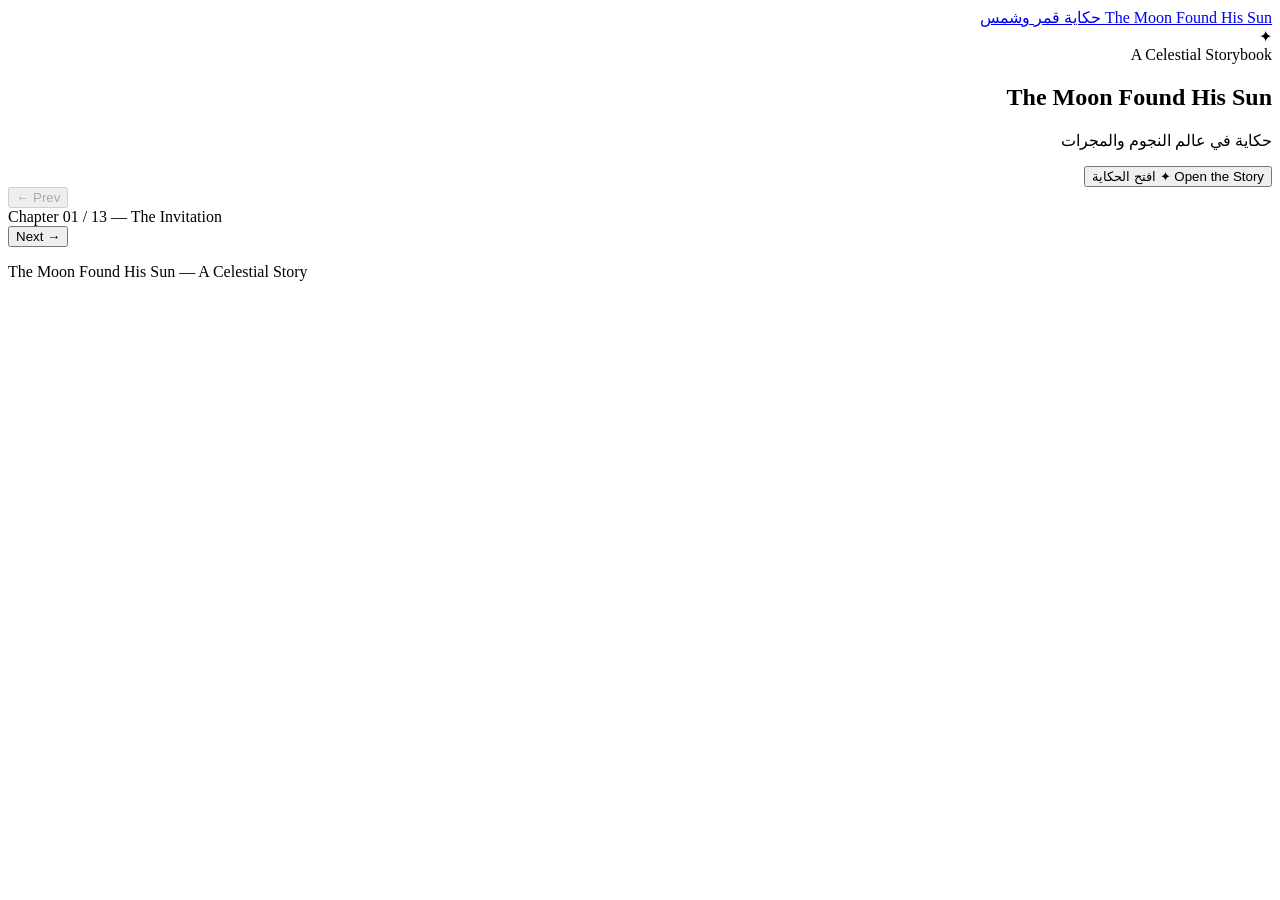
==== index.html @ 0490b7a3 "Add files via upload" ====
<!DOCTYPE html>
<html lang="ar" dir="rtl">
<head>
  <meta charset="UTF-8">
  <meta name="viewport" content="width=device-width, initial-scale=1.0">
  <meta http-equiv="X-UA-Compatible" content="ie=edge">

  <title>The Moon Found His Sun</title>
  <meta name="description" content="The Moon Found His Sun — An illustrated celestial storybook experience.">
  <meta name="theme-color" content="#10142B">

  <!-- Open Graph / Social Meta -->
  <meta property="og:title" content="The Moon Found His Sun">
  <meta property="og:description" content="A personal, illustrated celestial storybook.">
  <meta property="og:type" content="website">

  <!-- Favicon (Relative Path for GitHub Pages Compatibility) -->
  <link rel="icon" type="image/svg+xml" href="assets/icons/favicon.svg">

  <!-- Stylesheets -->
  <link rel="stylesheet" href="css/reset.css">
  <link rel="stylesheet" href="css/variables.css">
  <link rel="stylesheet" href="css/typography.css">
  <link rel="stylesheet" href="css/layout.css">
  <link rel="stylesheet" href="css/animations.css">
  <link rel="stylesheet" href="css/chapters.css">
  <link rel="stylesheet" href="css/responsive.css">
</head>
<body data-active-chapter="1">
  <!-- Layered Celestial Atmosphere & Subtle Paper Grain -->
  <div class="celestial-background" aria-hidden="true">
    <div class="ambient-sky-gradient"></div>
    <div class="ambient-stars ambient-stars--deep"></div>
    <div class="ambient-stars ambient-stars--mid"></div>
    <div class="paper-grain-overlay"></div>
  </div>

  <!-- Primary Application Shell -->
  <div class="app-container">
    <!-- Top Editorial Header Landmark -->
    <header class="site-header" role="banner">
      <div class="site-header__container">
        <a href="#opening-hero" class="site-header__brand" aria-label="The Moon Found His Sun — Return to opening">
          <span class="site-header__title">The Moon Found His Sun</span>
          <span class="site-header__subtitle" lang="ar" dir="rtl">حكاية قمر وشمس</span>
        </a>
        <div class="site-header__ornament" aria-hidden="true">
          <span class="ornament-star">✦</span>
        </div>
      </div>
    </header>

    <!-- Main Landmark -->
    <main id="story-main" class="story-main" role="main">
      <!-- =============================================================== -->
      <!-- CINEMATIC OPENING EXPERIENCE (Floating Storybook & Butterfly)   -->
      <!-- =============================================================== -->
      <section id="opening-hero" class="opening-hero" aria-labelledby="hero-main-title">
        <div class="opening-hero__inner">
          <div class="opening-hero__header">
            <span class="hero-eyebrow">A Celestial Storybook</span>
            <h1 id="hero-main-title" class="hero-title">The Moon Found His Sun</h1>
            <p class="hero-subtitle-ar" lang="ar" dir="rtl">حكاية في عالم النجوم والمجرات</p>
          </div>

          <!-- Interactive Floating Storybook SVG Mount -->
          <div
            id="opening-book-stage"
            class="opening-book-stage"
            role="button"
            tabindex="0"
            aria-label="Illustrated celestial storybook with a golden butterfly. Activate to open the story."
          ></div>

          <!-- Primary CTA to Open the Book and Enter Chapter 1 -->
          <div class="opening-hero__actions">
            <button
              id="open-story-btn"
              class="open-story-cta"
              type="button"
              aria-expanded="false"
              aria-controls="chapter-mount"
            >
              <span class="open-story-cta__en">Open the Story</span>
              <span class="open-story-cta__divider" aria-hidden="true">✦</span>
              <span class="open-story-cta__ar" lang="ar" dir="rtl">افتح الحكاية</span>
            </button>
          </div>
        </div>
      </section>

      <!-- =============================================================== -->
      <!-- ALL 13 CHAPTER SCENES MOUNT POINT                               -->
      <!-- =============================================================== -->
      <div id="chapter-mount" class="story-journey-container" aria-live="polite">
        <noscript>
          <div class="chapter-narrative-card text-center">
            <h2 class="chapter-header__title">JavaScript Required</h2>
            <p class="story-text" style="text-align: center; direction: ltr;">
              Please enable JavaScript in your browser to experience this illustrated story.
            </p>
          </div>
        </noscript>
      </div>
    </main>

    <!-- ================================================================= -->
    <!-- PERSISTENT CONSTELLATION NAVIGATION BAR                           -->
    <!-- ================================================================= -->
    <nav class="story-navigation" role="navigation" aria-label="Chapter Navigation">
      <!-- Top Progress Line -->
      <div
        id="chapter-progress-bar-track"
        class="chapter-progress-track"
        role="progressbar"
        aria-label="Story reading progress"
        aria-valuemin="1"
        aria-valuemax="13"
        aria-valuenow="1"
      >
        <div id="chapter-progress-bar" class="chapter-progress-bar" style="width: 7.7%;"></div>
      </div>

      <div class="navigation-controls" dir="ltr">
        <button id="prev-chapter-btn" class="nav-btn nav-btn--prev" type="button" aria-label="Previous Chapter" disabled>
          <span class="nav-btn__arrow" aria-hidden="true">&larr;</span>
          <span class="nav-btn__text">Prev</span>
        </button>

        <div class="navigation-center">
          <div id="constellation-dots" class="constellation-dots" role="group" aria-label="Jump to chapter"></div>
          <span id="chapter-indicator" class="chapter-counter" aria-live="off">
            Chapter 01 / 13 — The Invitation
          </span>
        </div>

        <button id="next-chapter-btn" class="nav-btn nav-btn--next" type="button" aria-label="Next Chapter">
          <span class="nav-btn__text">Next</span>
          <span class="nav-btn__arrow" aria-hidden="true">&rarr;</span>
        </button>
      </div>
    </nav>

    <!-- Footer Landmark -->
    <footer class="site-footer" role="contentinfo">
      <p class="site-footer__text" dir="ltr">The Moon Found His Sun &mdash; A Celestial Story</p>
    </footer>
  </div>

  <!-- Application Scripts (Ordered for both file:// and HTTP/HTTPS compatibility) -->
  <script defer src="src/content/story.js"></script>
  <script defer src="js/characters.js"></script>
  <script defer src="js/scenes.js"></script>
  <script defer src="js/animations.js"></script>
  <script defer src="js/accessibility.js"></script>
  <script defer src="js/interactions.js"></script>
  <script defer src="js/navigation.js"></script>
  <script defer src="js/app.js"></script>
</body>
</html>
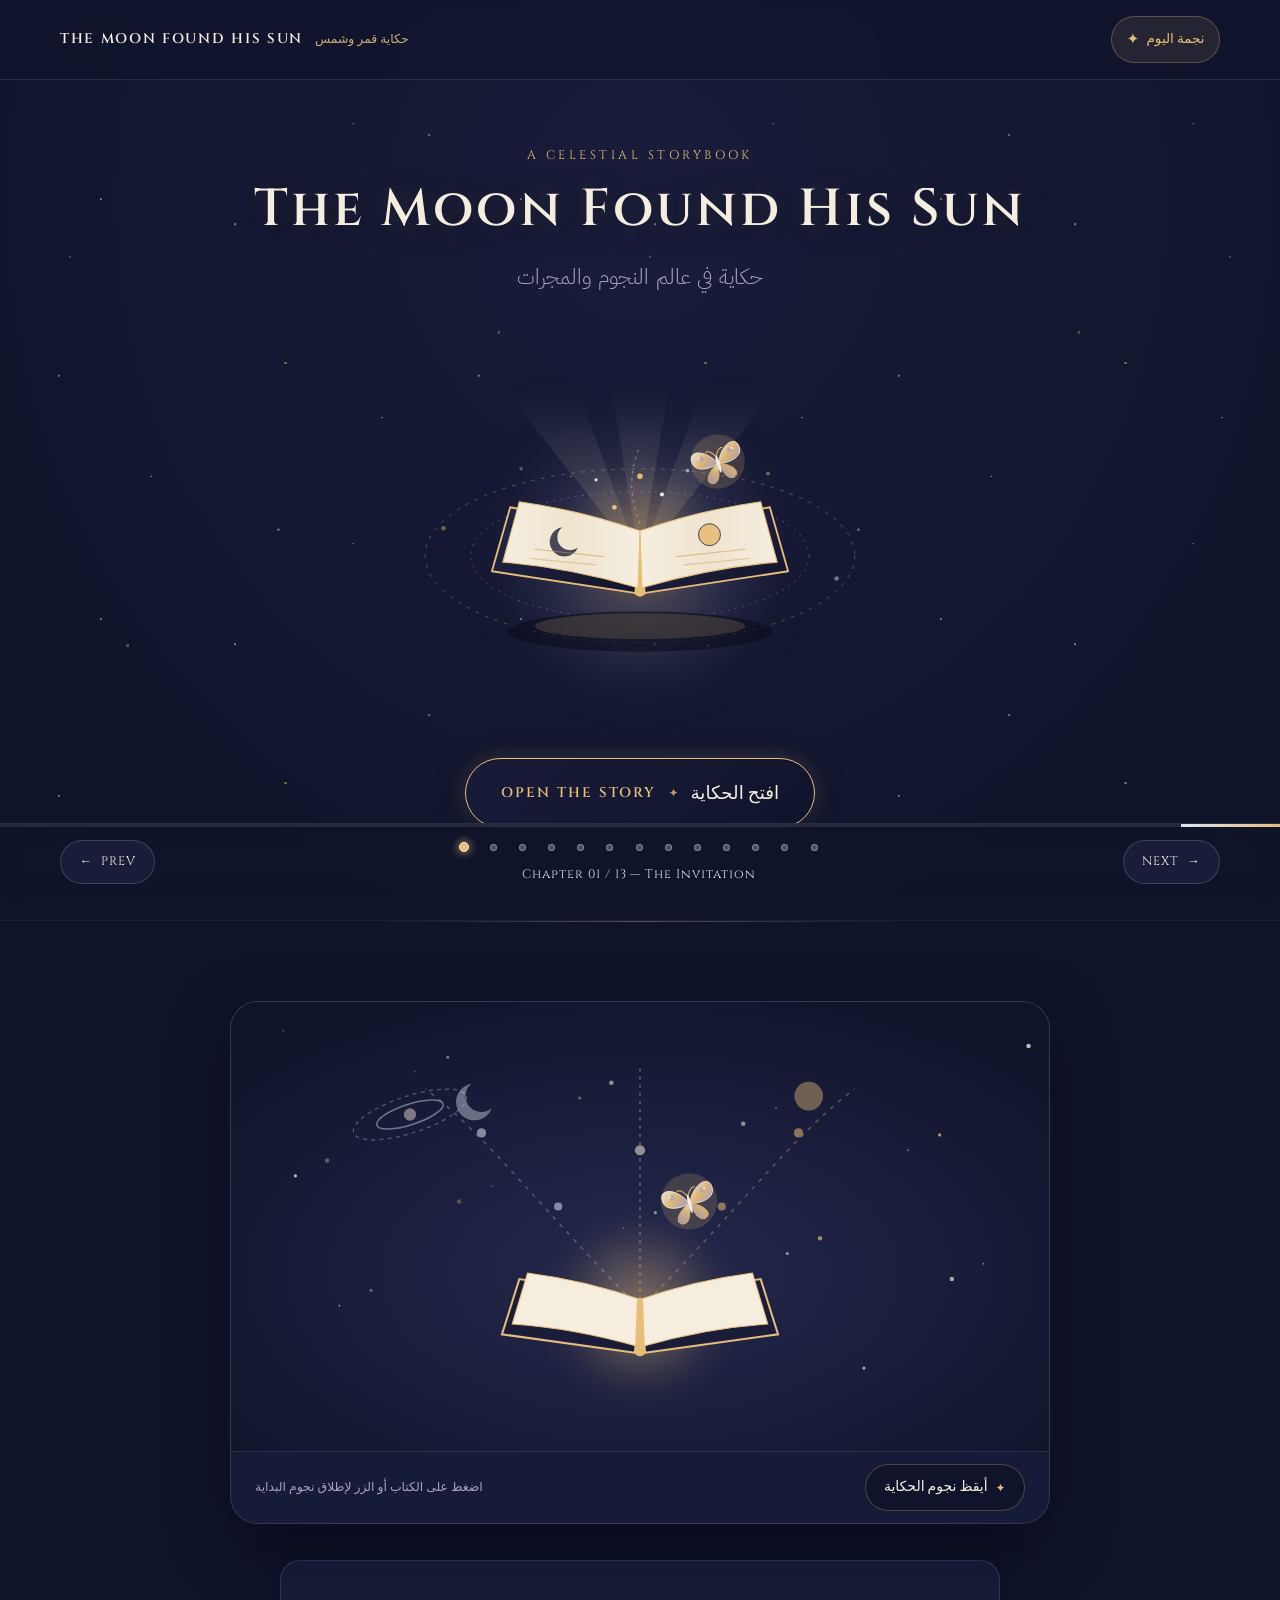
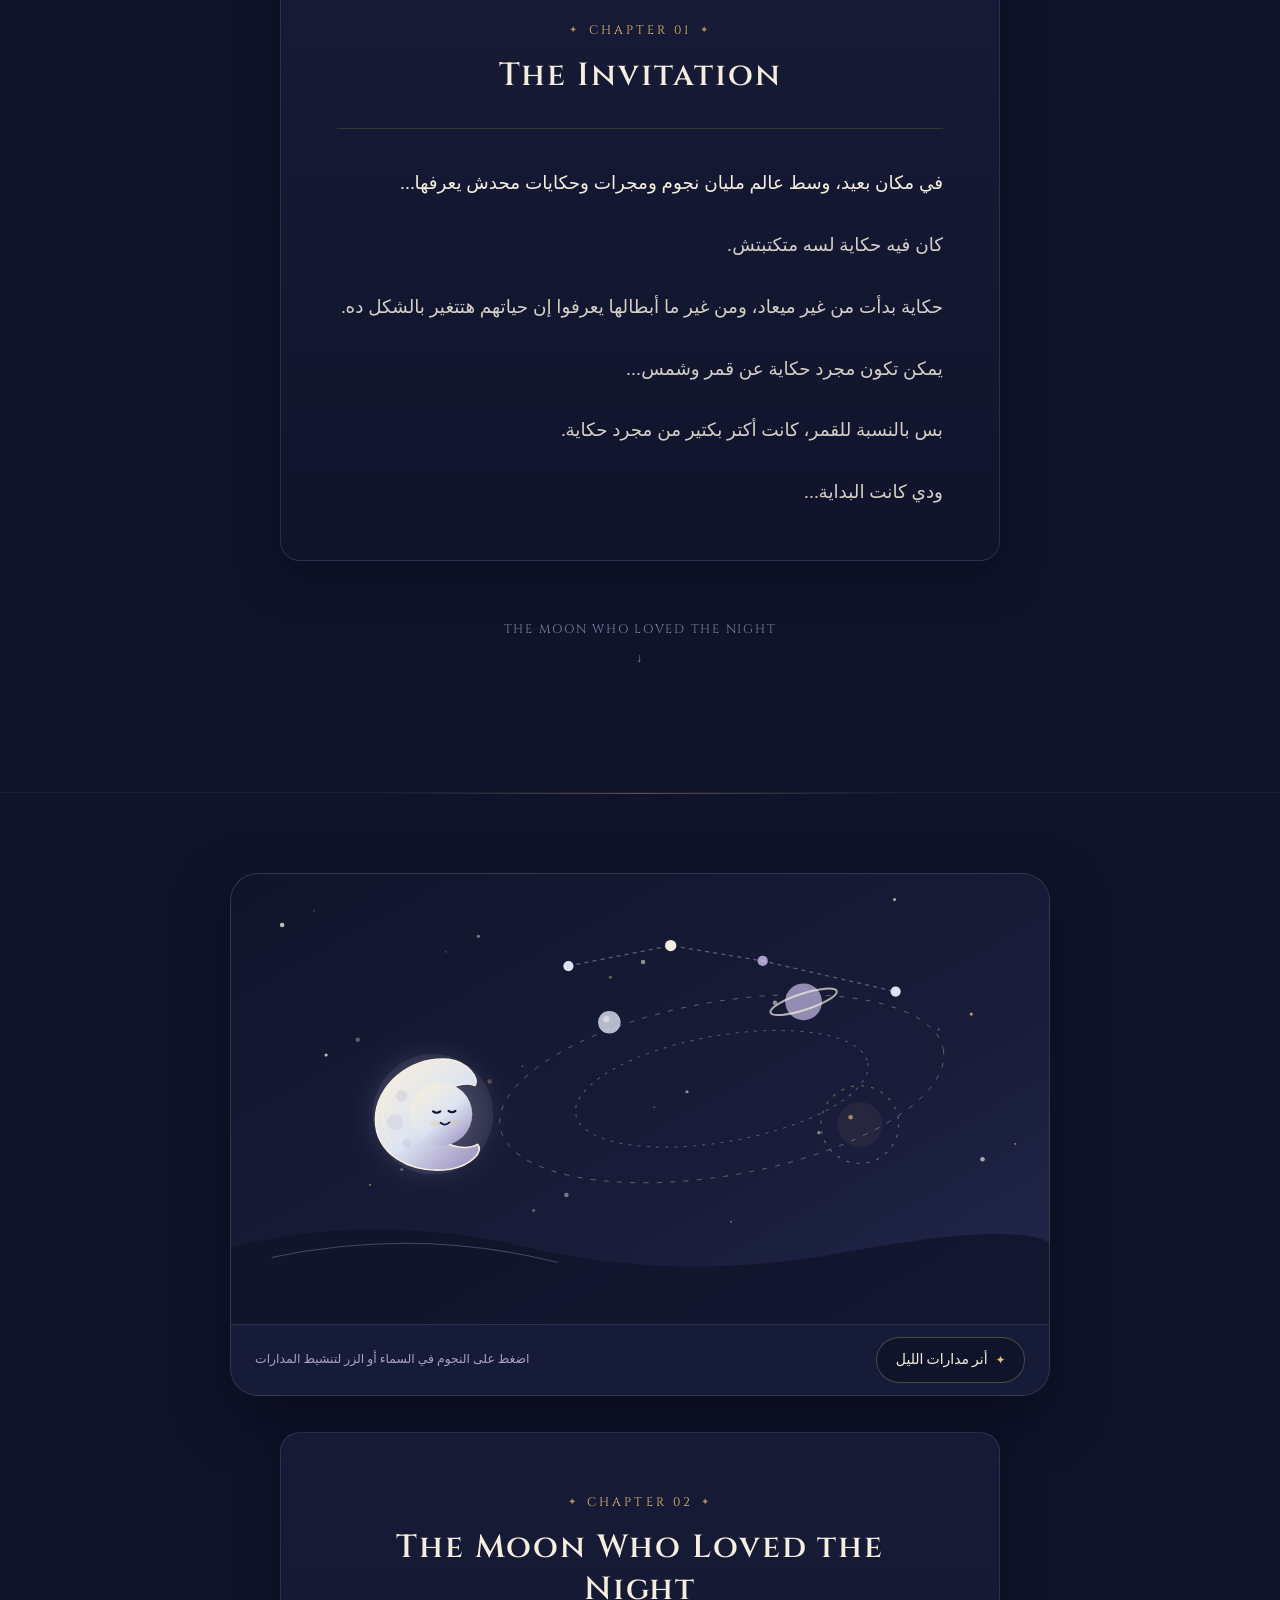
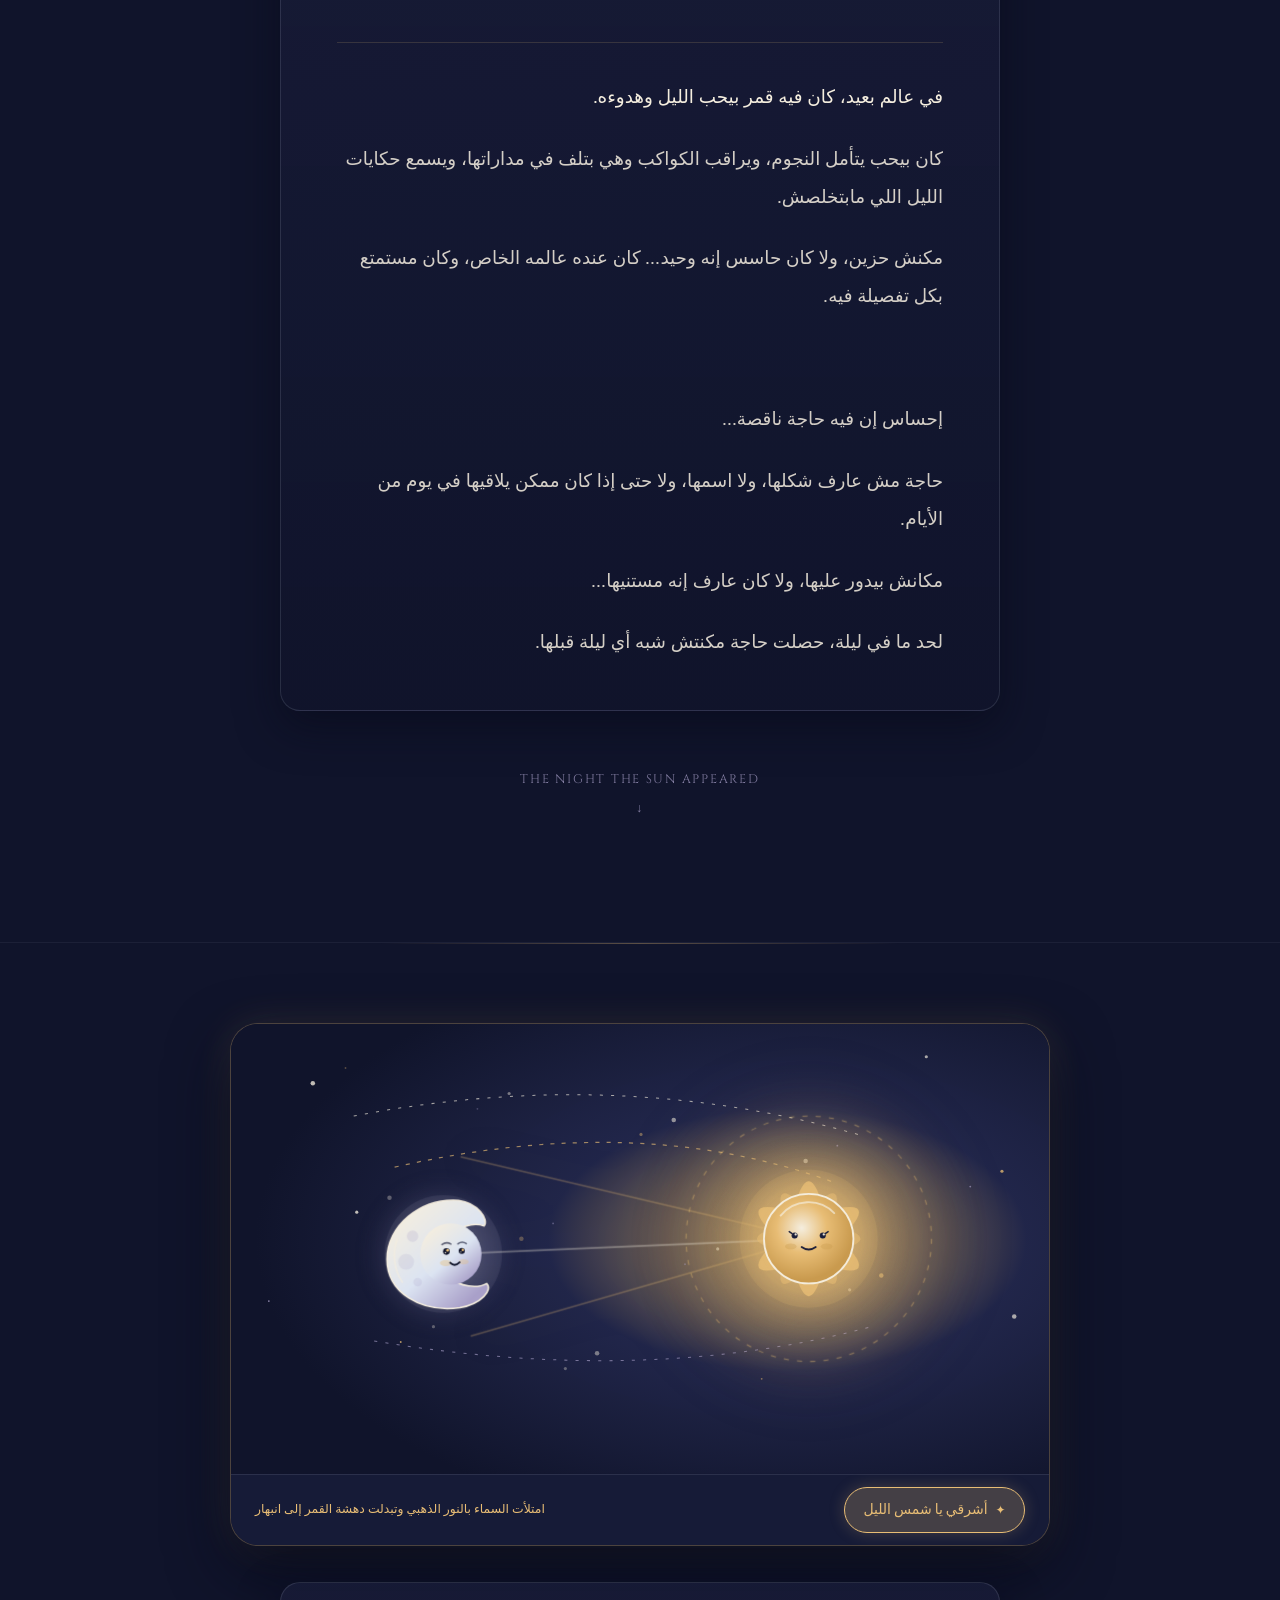
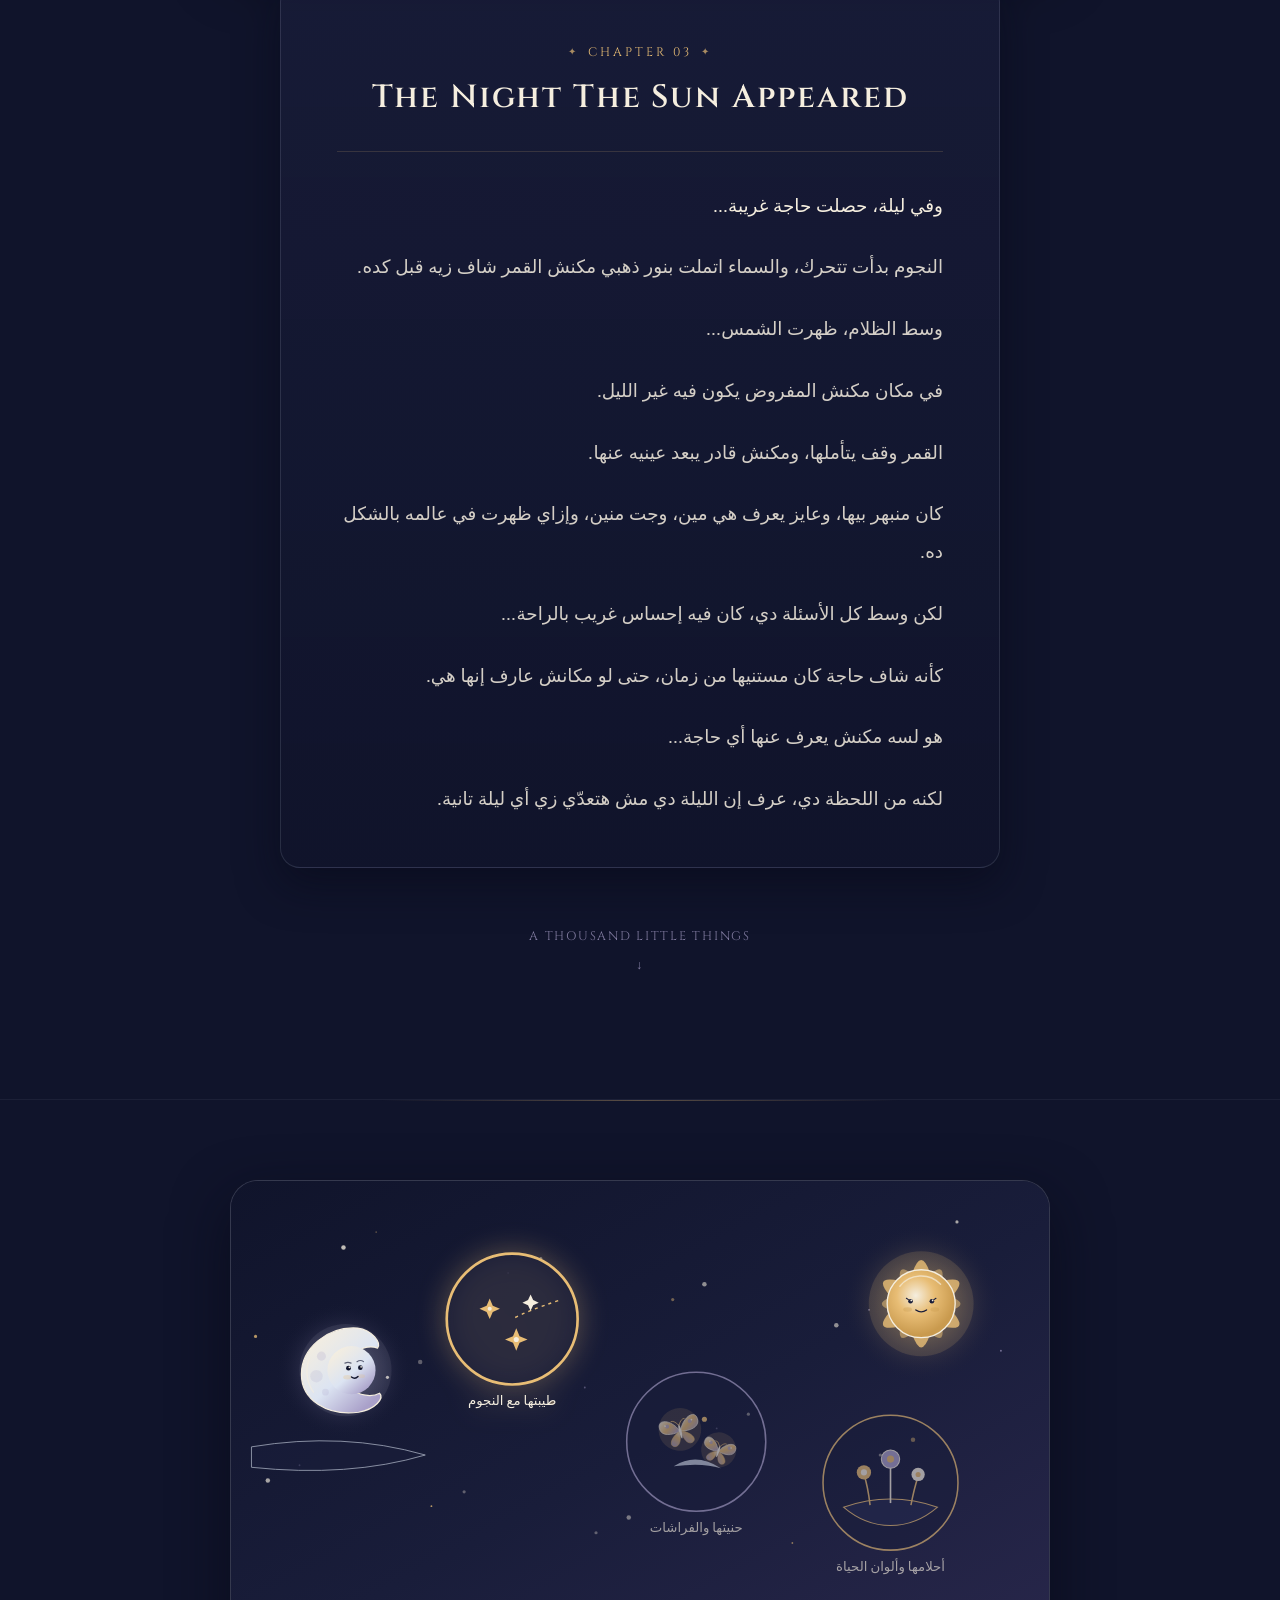
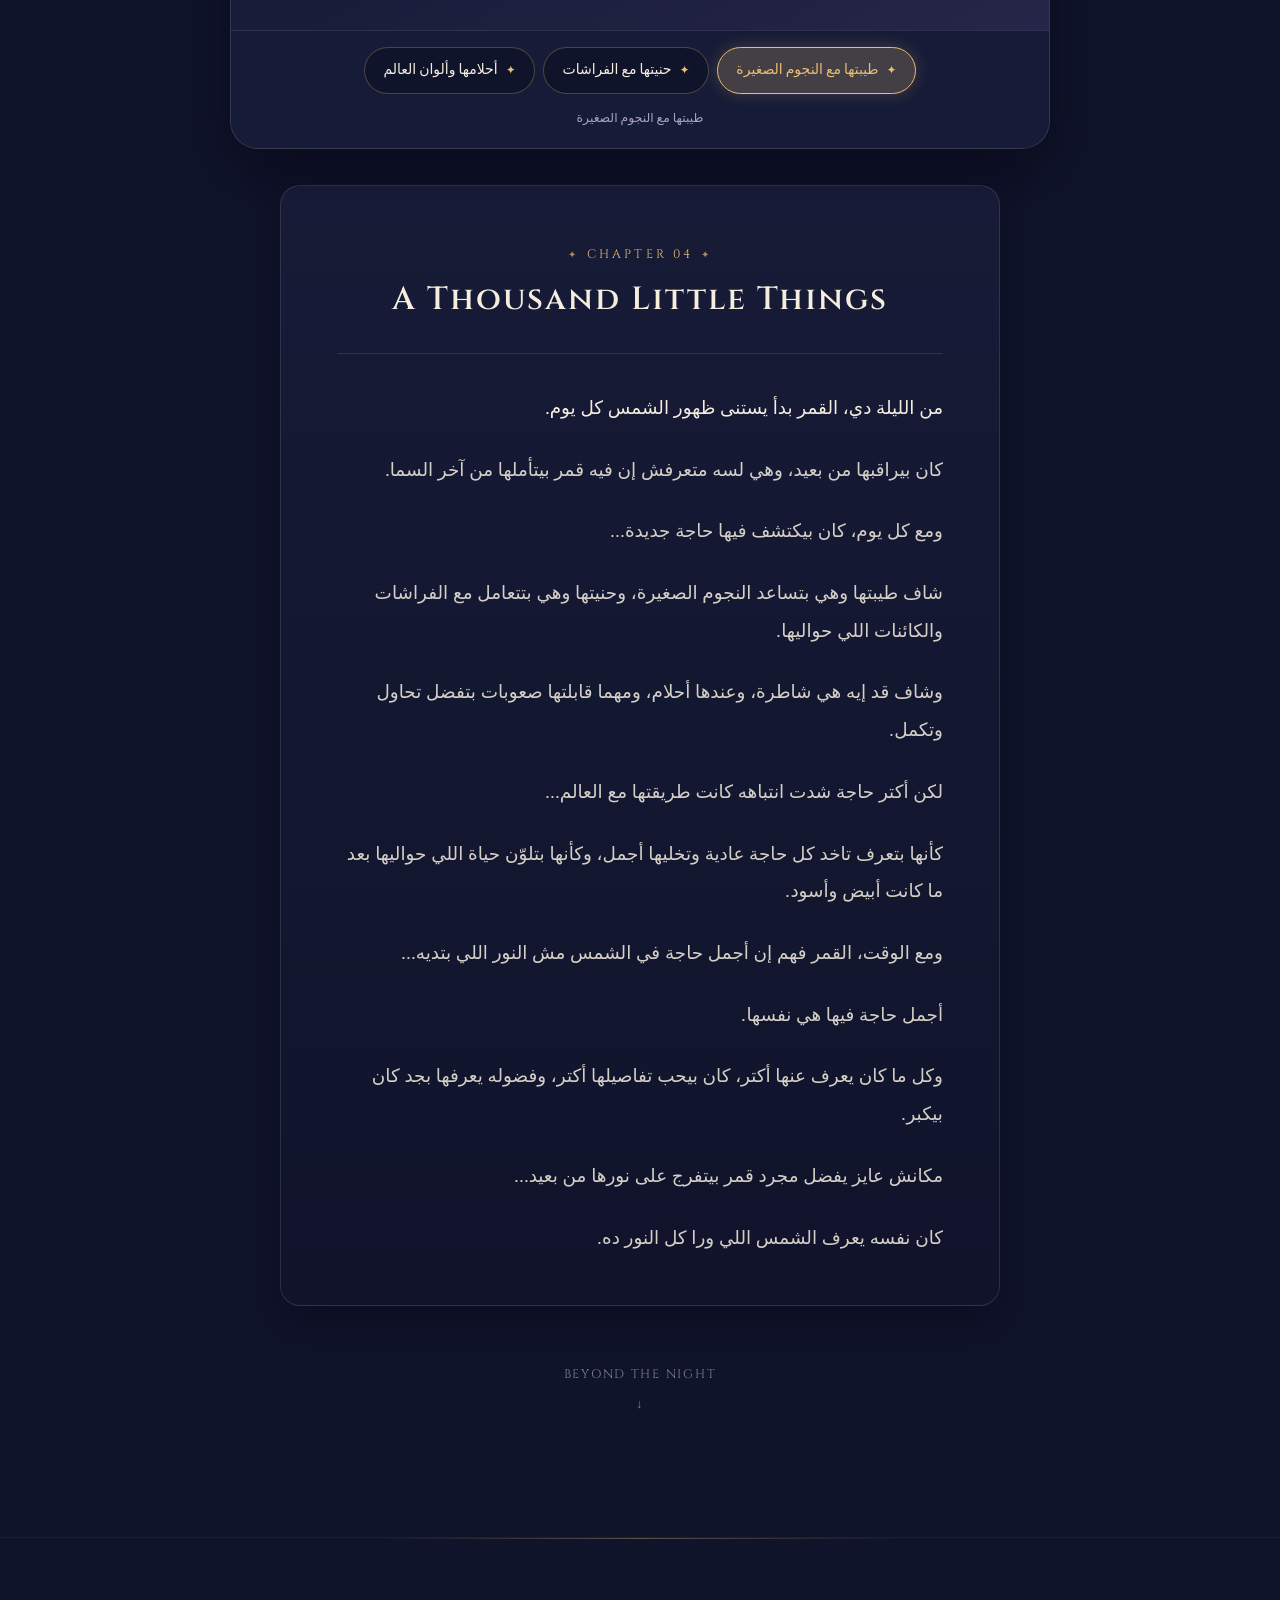
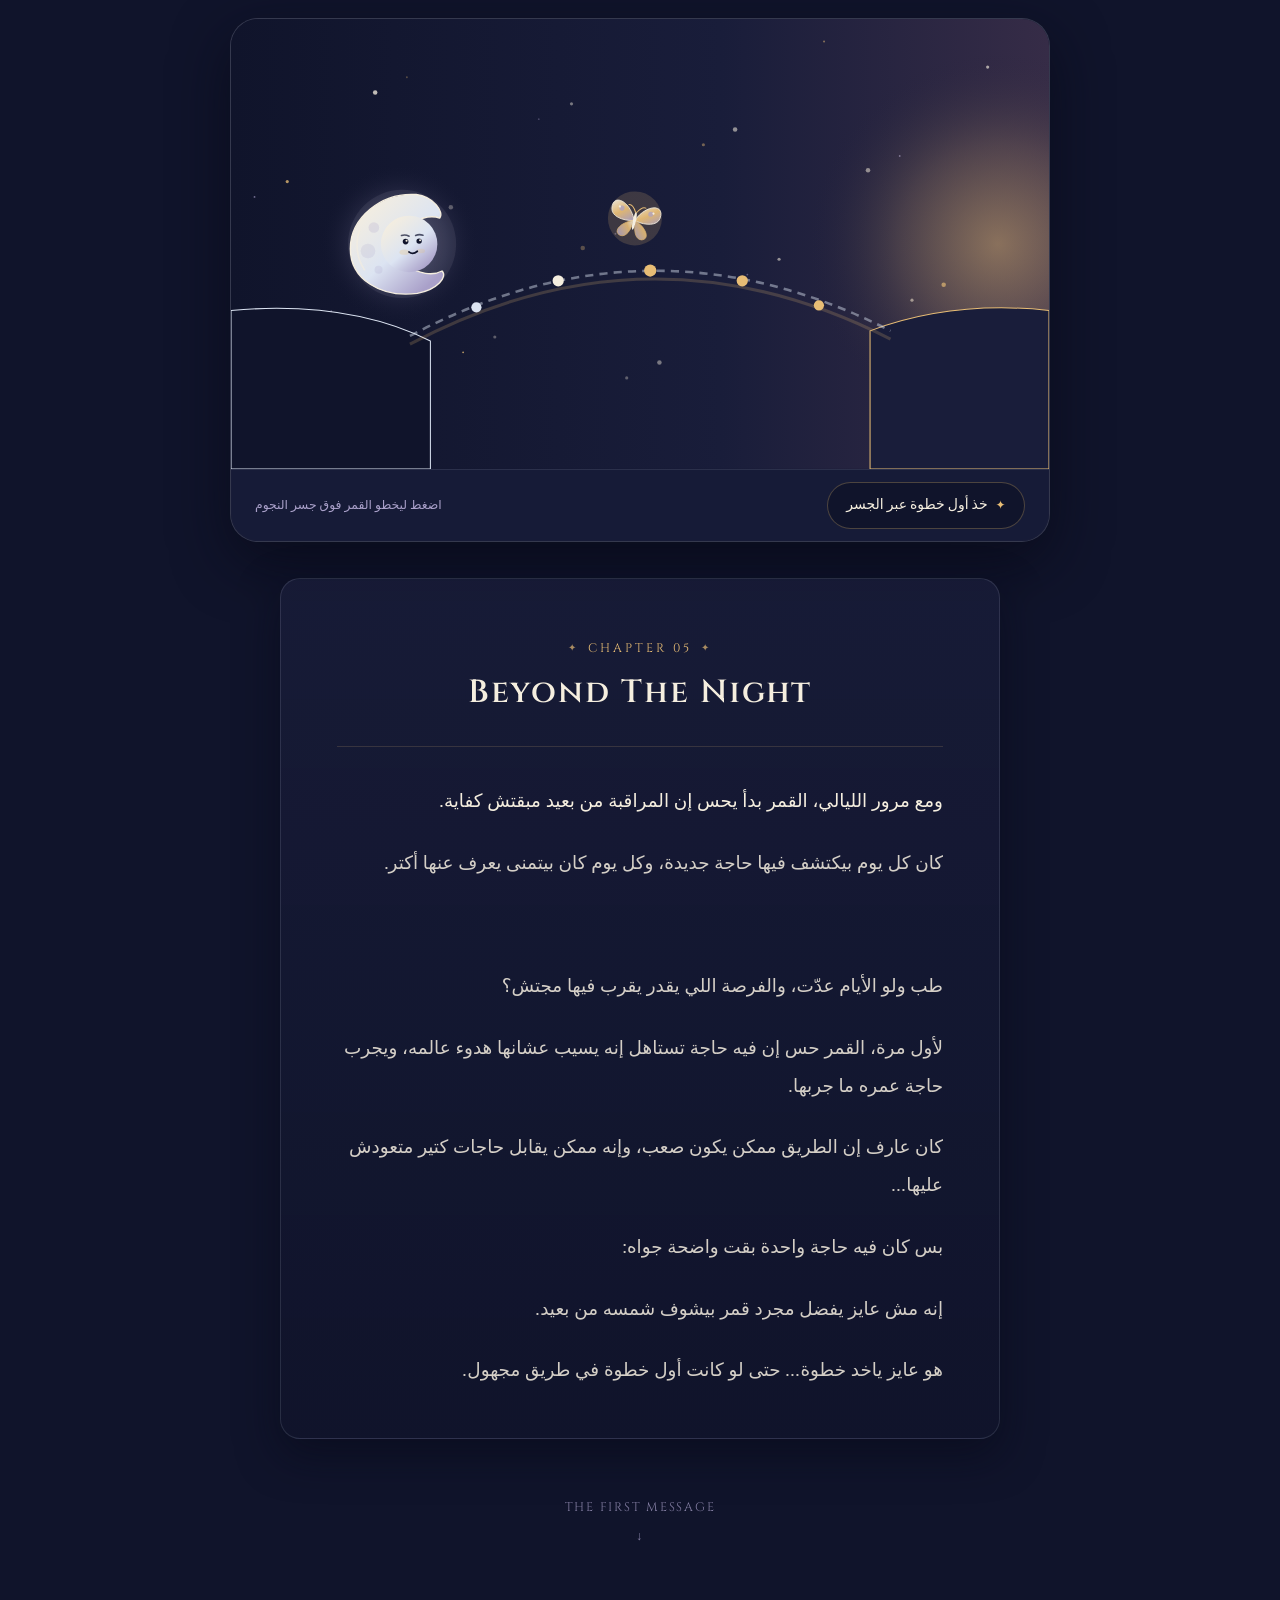
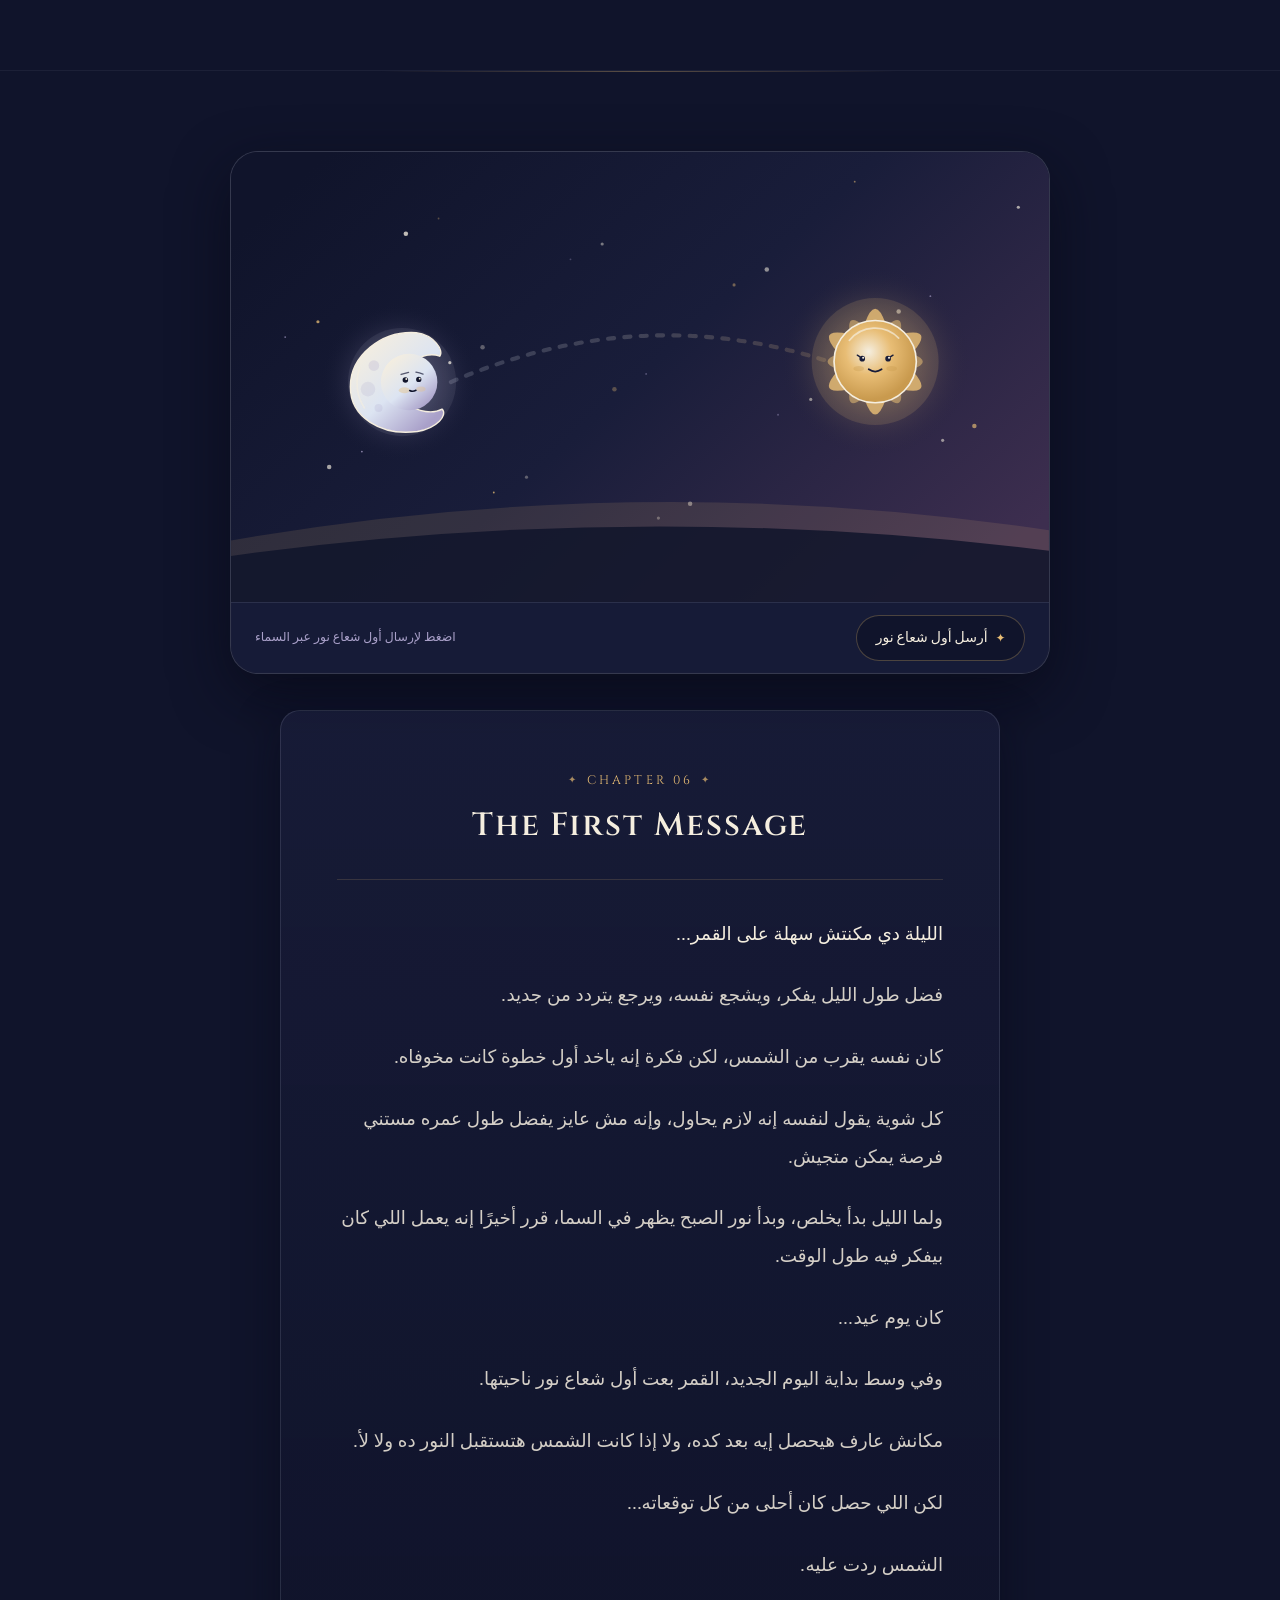
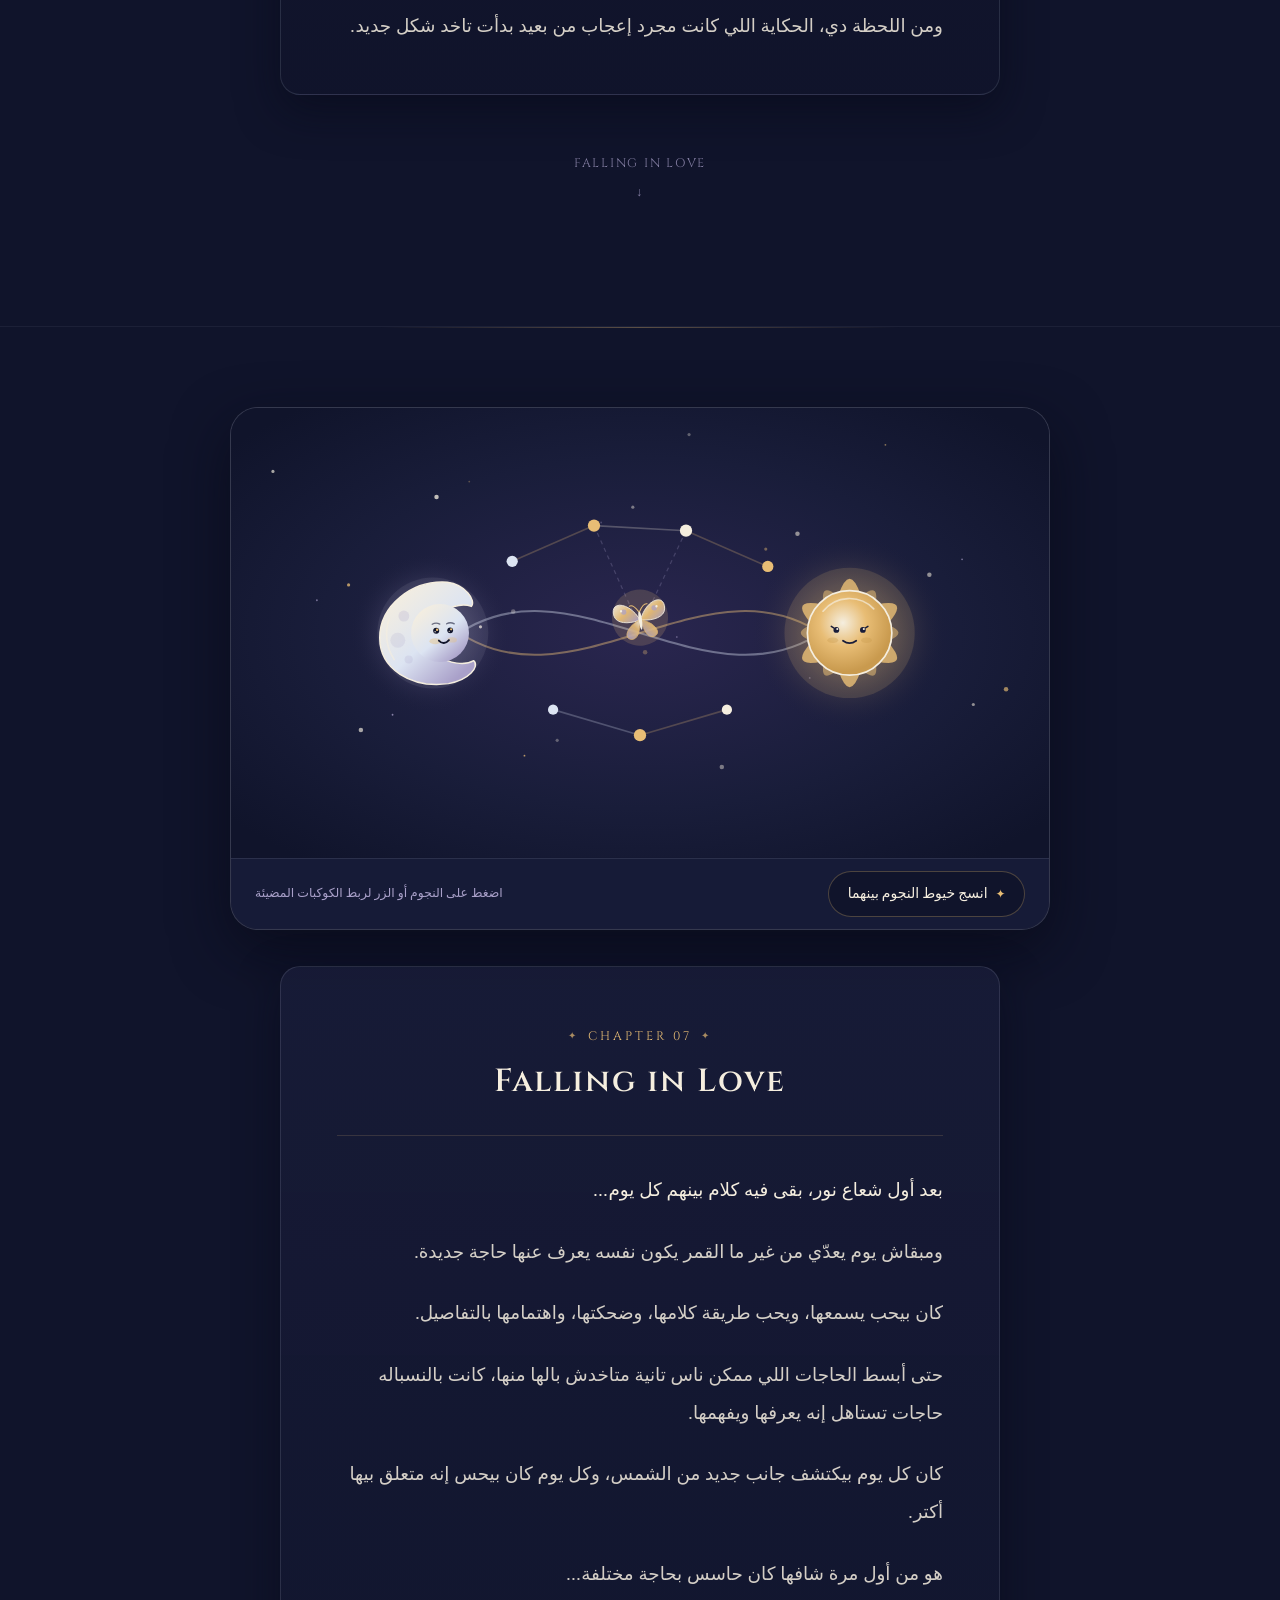
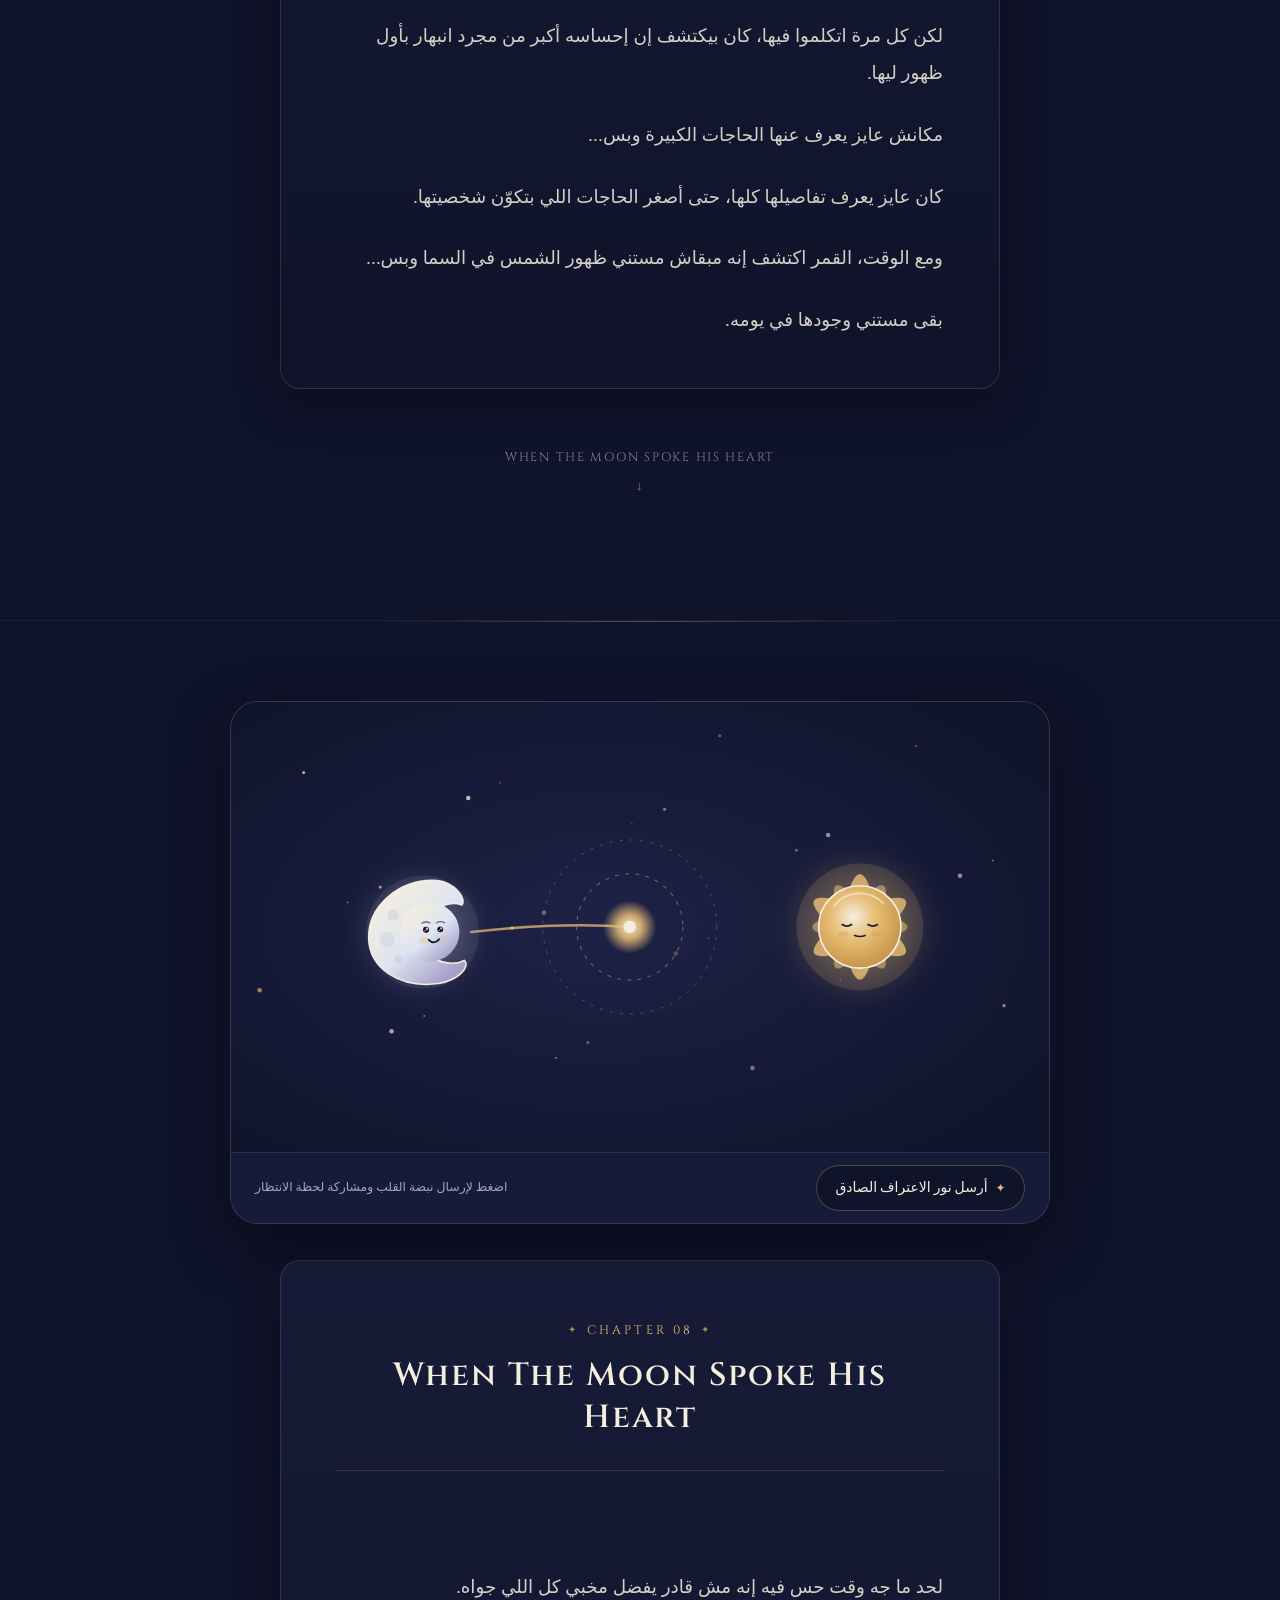
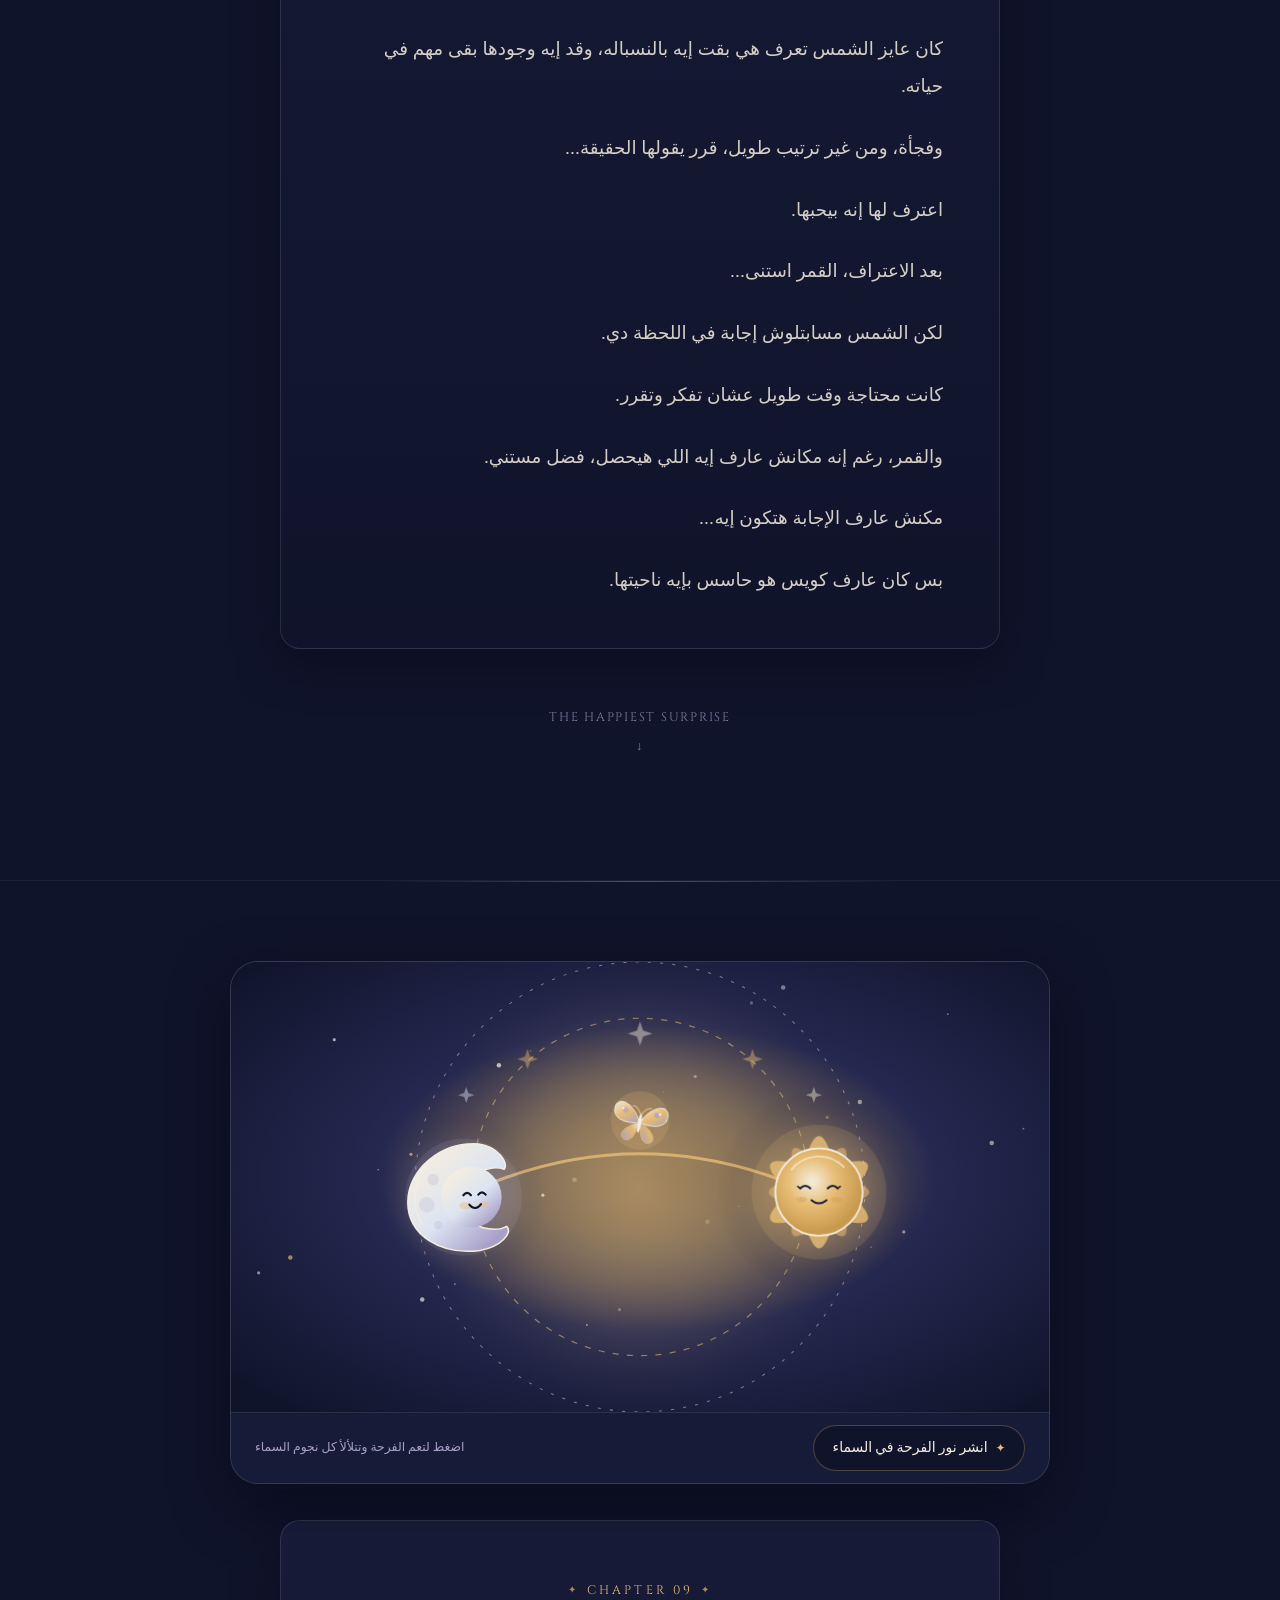
==== commit fe2e7c9a: "Add files via upload" ====
--- a/index.html
+++ b/index.html
@@ -25,6 +25,7 @@
   <link rel="stylesheet" href="css/animations.css">
   <link rel="stylesheet" href="css/chapters.css">
   <link rel="stylesheet" href="css/responsive.css">
+  <link rel="stylesheet" href="css/daily-star.css">
 </head>
 <body data-active-chapter="1">
   <!-- Layered Celestial Atmosphere & Subtle Paper Grain -->
@@ -44,9 +45,11 @@
           <span class="site-header__title">The Moon Found His Sun</span>
           <span class="site-header__subtitle" lang="ar" dir="rtl">حكاية قمر وشمس</span>
         </a>
-        <div class="site-header__ornament" aria-hidden="true">
-          <span class="ornament-star">✦</span>
-        </div>
+        <button type="button" id="daily-star-btn" class="daily-star-trigger" aria-label="نجمة اليوم — رسالة متجددة">
+          <span class="daily-star-trigger__icon" aria-hidden="true">✦</span>
+          <span class="daily-star-trigger__label" lang="ar" dir="rtl">نجمة اليوم</span>
+          <span class="daily-star-trigger__dot" aria-hidden="true"></span>
+        </button>
       </div>
     </header>
 
@@ -147,6 +150,20 @@
     </footer>
   </div>
 
+  <!-- Daily Star Modal (نجمة اليوم) -->
+  <div id="daily-star-modal" class="daily-star-modal" role="dialog" aria-modal="true" aria-labelledby="daily-star-modal-title" aria-hidden="true">
+    <div class="daily-star-dialog">
+      <div class="daily-star-dialog__header">
+        <div class="daily-star-dialog__title-wrap">
+          <span class="daily-star-dialog__eyebrow">Daily Ray of Light</span>
+          <h2 id="daily-star-modal-title" class="daily-star-dialog__title">نجمة اليوم ✦</h2>
+        </div>
+        <button type="button" id="daily-star-close" class="daily-star-close-btn" aria-label="إغلاق">×</button>
+      </div>
+      <div id="daily-star-body"></div>
+    </div>
+  </div>
+
   <!-- Application Scripts (Ordered for both file:// and HTTP/HTTPS compatibility) -->
   <script defer src="src/content/story.js"></script>
   <script defer src="js/characters.js"></script>
@@ -156,5 +173,7 @@
   <script defer src="js/interactions.js"></script>
   <script defer src="js/navigation.js"></script>
   <script defer src="js/app.js"></script>
+  <script defer src="js/supabase-config.js"></script>
+  <script defer src="js/daily-star.js"></script>
 </body>
 </html>
--- a/css/variables.css
+++ b/css/variables.css
@@ -0,0 +1,106 @@
+/**
+ * variables.css - Design Tokens & Custom Properties
+ * Controlled Celestial Palette for "The Moon Found His Sun"
+ */
+
+:root {
+  /* Core Controlled Celestial Palette */
+  --color-midnight-navy: #10142B;
+  --color-dark-indigo: #191D3A;
+  --color-warm-gold: #E8BD75;
+  --color-soft-ivory: #F5EEDF;
+  --color-muted-lavender: #A9A0C9;
+  --color-soft-moonlight: #DCE4F2;
+
+  /* Derived Subtle Shades */
+  --color-navy-deepest: #0B0E1F;
+  --color-indigo-soft: #23284D;
+  --color-indigo-mist: rgba(25, 29, 58, 0.78);
+  --color-navy-glass: rgba(16, 20, 43, 0.84);
+
+  --color-gold-light: #F2D59B;
+  --color-gold-deep: #C99A4E;
+  --color-gold-glow: rgba(232, 189, 117, 0.25);
+  --color-gold-subtle: rgba(232, 189, 117, 0.12);
+  --color-gold-border: rgba(232, 189, 117, 0.28);
+
+  --color-moon-glow: rgba(220, 228, 242, 0.22);
+  --color-moon-subtle: rgba(220, 228, 242, 0.1);
+  --color-moon-border: rgba(220, 228, 242, 0.18);
+
+  --color-lavender-glow: rgba(169, 160, 201, 0.2);
+  --color-lavender-muted: rgba(169, 160, 201, 0.65);
+
+  --color-ivory-muted: rgba(245, 238, 223, 0.86);
+  --color-ivory-dim: rgba(245, 238, 223, 0.6);
+
+  /* Semantic Text & Surface Tokens */
+  --color-bg-primary: var(--color-midnight-navy);
+  --color-bg-secondary: var(--color-dark-indigo);
+  --color-text-primary: var(--color-soft-ivory);
+  --color-text-secondary: var(--color-soft-moonlight);
+  --color-text-muted: var(--color-muted-lavender);
+  --color-accent-gold: var(--color-warm-gold);
+  --color-accent-moon: var(--color-soft-moonlight);
+  --color-border-subtle: rgba(220, 228, 242, 0.12);
+
+  /* Typography Stacks */
+  --font-arabic: 'IBM Plex Sans Arabic', 'Alexandria', 'Noto Sans Arabic', system-ui, -apple-system, sans-serif;
+  --font-latin: 'Cinzel', 'Georgia', 'Times New Roman', serif;
+  --font-sans: 'IBM Plex Sans Arabic', system-ui, -apple-system, sans-serif;
+
+  /* Fluid & Responsive Font Scale */
+  --font-size-xs: 0.775rem;
+  --font-size-sm: 0.875rem;
+  --font-size-base: 1.15rem;
+  --font-size-lg: 1.3rem;
+  --font-size-xl: 1.55rem;
+  --font-size-2xl: 2rem;
+  --font-size-3xl: 2.5rem;
+  --font-size-4xl: 3.25rem;
+
+  /* Line Heights */
+  --line-height-tight: 1.3;
+  --line-height-normal: 1.65;
+  --line-height-relaxed: 2.05;
+  --line-height-letter: 2.2;
+
+  /* Spacing Scale */
+  --space-2xs: 0.25rem;
+  --space-xs: 0.5rem;
+  --space-sm: 0.75rem;
+  --space-md: 1rem;
+  --space-lg: 1.5rem;
+  --space-xl: 2.25rem;
+  --space-2xl: 3.25rem;
+  --space-3xl: 5rem;
+  --space-4xl: 7rem;
+
+  /* Motion & Animation Timings */
+  --ease-out-quart: cubic-bezier(0.25, 1, 0.5, 1);
+  --ease-in-out-sine: cubic-bezier(0.37, 0, 0.63, 1);
+  --ease-celestial: cubic-bezier(0.22, 1, 0.36, 1);
+  --transition-fast: 200ms var(--ease-out-quart);
+  --transition-normal: 400ms var(--ease-out-quart);
+  --transition-slow: 800ms var(--ease-celestial);
+  --transition-scene: 1200ms var(--ease-celestial);
+
+  /* Layout & Containers */
+  --container-narrative: 720px;
+  --container-scene: 920px;
+  --container-wide: 1160px;
+  --radius-sm: 6px;
+  --radius-md: 12px;
+  --radius-lg: 20px;
+  --radius-xl: 28px;
+  --radius-full: 9999px;
+
+  /* Z-Index Hierarchy */
+  --z-sky: 0;
+  --z-stars: 1;
+  --z-texture: 2;
+  --z-content: 10;
+  --z-header: 40;
+  --z-navigation: 50;
+  --z-modal: 100;
+}
--- a/css/typography.css
+++ b/css/typography.css
@@ -0,0 +1,235 @@
+/**
+ * typography.css - Bilingual Editorial & Storybook Typography
+ * Local @font-face declarations + RTL Egyptian Arabic & LTR English rules
+ */
+
+/* Local Font Declarations: Cinzel (Latin Headings) */
+@font-face {
+  font-family: 'Cinzel';
+  font-style: normal;
+  font-weight: 400 700;
+  font-display: swap;
+  src: url('../assets/fonts/cinzel-latin.woff2') format('woff2');
+}
+
+/* Local Font Declarations: IBM Plex Sans Arabic */
+@font-face {
+  font-family: 'IBM Plex Sans Arabic';
+  font-style: normal;
+  font-weight: 300;
+  font-display: swap;
+  src: url('../assets/fonts/ibm-plex-sans-arabic-300.woff2') format('woff2');
+  unicode-range: U+0600-06FF, U+0750-077F, U+0870-0891, U+0897-08E1, U+08E3-08FF, U+200C-200E, U+2010-2011, U+204F, U+2E41, U+FB50-FDFF, U+FE70-FEFC;
+}
+
+@font-face {
+  font-family: 'IBM Plex Sans Arabic';
+  font-style: normal;
+  font-weight: 400;
+  font-display: swap;
+  src: url('../assets/fonts/ibm-plex-sans-arabic-400.woff2') format('woff2');
+  unicode-range: U+0600-06FF, U+0750-077F, U+0870-0891, U+0897-08E1, U+08E3-08FF, U+200C-200E, U+2010-2011, U+204F, U+2E41, U+FB50-FDFF, U+FE70-FEFC;
+}
+
+@font-face {
+  font-family: 'IBM Plex Sans Arabic';
+  font-style: normal;
+  font-weight: 500;
+  font-display: swap;
+  src: url('../assets/fonts/ibm-plex-sans-arabic-500.woff2') format('woff2');
+  unicode-range: U+0600-06FF, U+0750-077F, U+0870-0891, U+0897-08E1, U+08E3-08FF, U+200C-200E, U+2010-2011, U+204F, U+2E41, U+FB50-FDFF, U+FE70-FEFC;
+}
+
+@font-face {
+  font-family: 'IBM Plex Sans Arabic';
+  font-style: normal;
+  font-weight: 600;
+  font-display: swap;
+  src: url('../assets/fonts/ibm-plex-sans-arabic-600.woff2') format('woff2');
+  unicode-range: U+0600-06FF, U+0750-077F, U+0870-0891, U+0897-08E1, U+08E3-08FF, U+200C-200E, U+2010-2011, U+204F, U+2E41, U+FB50-FDFF, U+FE70-FEFC;
+}
+
+@font-face {
+  font-family: 'IBM Plex Sans Arabic';
+  font-style: normal;
+  font-weight: 300 600;
+  font-display: swap;
+  src: url('../assets/fonts/ibm-plex-sans-latin-400.woff2') format('woff2');
+  unicode-range: U+0000-00FF, U+0131, U+0152-0153, U+02BB-02BC, U+02C6, U+02DA, U+02DC, U+2000-206F, U+20AC, U+2122, U+2191, U+2193, U+2212, U+2215, U+FEFF, U+FFFD;
+}
+
+/* Base Body Typography */
+body {
+  font-family: var(--font-arabic);
+  font-size: var(--font-size-base);
+  font-weight: 400;
+  color: var(--color-text-primary);
+  line-height: var(--line-height-relaxed);
+  font-feature-settings: "kern" 1, "liga" 1;
+}
+
+/* English / Latin Titles & Display Elements */
+.latin-heading,
+.hero-title,
+.chapter-header__title,
+.site-header__title,
+.letter-salutation {
+  font-family: var(--font-latin);
+  direction: ltr;
+  unicode-bidi: isolate;
+  letter-spacing: 0.06em;
+  font-weight: 600;
+}
+
+/* Hero / Opening Title */
+.hero-eyebrow {
+  font-family: var(--font-latin);
+  direction: ltr;
+  font-size: var(--font-size-xs);
+  letter-spacing: 0.28em;
+  text-transform: uppercase;
+  color: var(--color-warm-gold);
+  display: block;
+  margin-bottom: var(--space-xs);
+}
+
+.hero-title {
+  font-size: var(--font-size-4xl);
+  color: var(--color-soft-ivory);
+  line-height: var(--line-height-tight);
+  text-shadow: 0 4px 24px rgba(16, 20, 43, 0.85), 0 0 32px rgba(232, 189, 117, 0.18);
+  margin-bottom: var(--space-sm);
+}
+
+.hero-subtitle-ar {
+  font-family: var(--font-arabic);
+  direction: rtl;
+  font-size: var(--font-size-lg);
+  font-weight: 300;
+  color: var(--color-muted-lavender);
+  margin-bottom: var(--space-xl);
+}
+
+/* Chapter Header Typography */
+.chapter-header__number {
+  font-family: var(--font-latin);
+  font-size: var(--font-size-xs);
+  letter-spacing: 0.25em;
+  text-transform: uppercase;
+  color: var(--color-warm-gold);
+  direction: ltr;
+  unicode-bidi: isolate;
+  display: inline-flex;
+  align-items: center;
+  gap: var(--space-xs);
+}
+
+.chapter-header__number::before,
+.chapter-header__number::after {
+  content: "✦";
+  font-size: 0.65rem;
+  opacity: 0.7;
+}
+
+.chapter-header__title {
+  font-size: var(--font-size-2xl);
+  color: var(--color-soft-ivory);
+  margin-top: var(--space-xs);
+  margin-bottom: var(--space-md);
+  line-height: 1.3;
+  text-align: center;
+}
+
+/* Arabic Narrative Text (Strictly RTL) */
+.story-text,
+.chapter-body,
+.narrative-paragraph {
+  direction: rtl;
+  text-align: right;
+  font-family: var(--font-arabic);
+  font-size: var(--font-size-base);
+  line-height: var(--line-height-relaxed);
+  color: var(--color-soft-ivory);
+  letter-spacing: 0;
+  word-spacing: 0.04em;
+}
+
+.narrative-paragraph {
+  margin-bottom: var(--space-lg);
+  max-width: 62ch;
+  margin-inline: auto;
+  color: var(--color-ivory-muted);
+}
+
+.narrative-paragraph:first-of-type {
+  color: var(--color-soft-ivory);
+  font-weight: 500;
+}
+
+.narrative-paragraph:last-child {
+  margin-bottom: 0;
+}
+
+/* Chapter 13 Personal Letter Typography */
+.chapter-section--climax .letter-salutation {
+  font-family: var(--font-latin);
+  font-size: var(--font-size-2xl);
+  color: var(--color-warm-gold);
+  direction: ltr;
+  text-align: center;
+  margin: var(--space-md) 0 var(--space-xl);
+  font-weight: 600;
+  letter-spacing: 0.04em;
+  text-shadow: 0 0 24px rgba(232, 189, 117, 0.28);
+}
+
+.chapter-section--climax .narrative-paragraph {
+  font-size: var(--font-size-lg);
+  line-height: var(--line-height-letter);
+  color: var(--color-soft-ivory);
+  margin-bottom: var(--space-xl);
+  text-align: right;
+  direction: rtl;
+}
+
+.chapter-section--climax .narrative-paragraph:first-of-type {
+  font-size: var(--font-size-xl);
+  color: var(--color-warm-gold);
+  font-weight: 600;
+}
+
+.chapter-section--climax .narrative-paragraph:last-of-type {
+  font-size: var(--font-size-xl);
+  color: var(--color-warm-gold);
+  font-weight: 500;
+  text-align: center;
+  padding-top: var(--space-md);
+  border-top: 1px solid var(--color-gold-border);
+}
+
+/* Directional & Alignment Helpers */
+.text-center {
+  text-align: center;
+}
+
+.text-rtl {
+  direction: rtl;
+  text-align: right;
+}
+
+.text-ltr {
+  direction: ltr;
+  text-align: left;
+}
+
+.sr-only {
+  position: absolute;
+  width: 1px;
+  height: 1px;
+  padding: 0;
+  margin: -1px;
+  overflow: hidden;
+  clip: rect(0, 0, 0, 0);
+  white-space: nowrap;
+  border: 0;
+}
--- a/css/layout.css
+++ b/css/layout.css
@@ -0,0 +1,425 @@
+/**
+ * layout.css - Global Shell, Celestial Atmosphere, Opening Stage & Navigation
+ * Uses the controlled palette: #10142B, #191D3A, #E8BD75, #F5EEDF, #A9A0C9, #DCE4F2
+ */
+
+html {
+  scroll-behavior: smooth;
+  background-color: var(--color-midnight-navy);
+}
+
+body {
+  background-color: var(--color-midnight-navy);
+  display: flex;
+  flex-direction: column;
+  min-height: 100vh;
+  overflow-x: hidden;
+  position: relative;
+}
+
+/* Accessible Focus States Across All Interactive Elements */
+:focus-visible {
+  outline: 2px solid var(--color-warm-gold);
+  outline-offset: 3px;
+}
+
+/* =========================================================================
+   LAYERED CELESTIAL BACKGROUND & ATMOSPHERE
+   ========================================================================= */
+.celestial-background {
+  position: fixed;
+  inset: 0;
+  z-index: var(--z-sky);
+  pointer-events: none;
+  overflow: hidden;
+  background-color: var(--color-midnight-navy);
+}
+
+.ambient-sky-gradient {
+  position: absolute;
+  inset: 0;
+  background: radial-gradient(ellipse at 50% 22%, #191D3A 0%, #10142B 78%);
+  transition: background 1.2s ease, opacity 1.2s ease;
+}
+
+/* Dynamic Sky Mood Shifts Per Active Chapter */
+body[data-active-chapter="3"] .ambient-sky-gradient,
+body[data-active-chapter="6"] .ambient-sky-gradient {
+  background: radial-gradient(ellipse at 65% 28%, rgba(232, 189, 117, 0.16) 0%, #191D3A 48%, #10142B 85%);
+}
+
+body[data-active-chapter="7"] .ambient-sky-gradient,
+body[data-active-chapter="9"] .ambient-sky-gradient,
+body[data-active-chapter="11"] .ambient-sky-gradient {
+  background: radial-gradient(ellipse at 50% 30%, rgba(232, 189, 117, 0.18) 0%, #23284D 52%, #10142B 88%);
+}
+
+body[data-active-chapter="10"] .ambient-sky-gradient {
+  background: radial-gradient(ellipse at 50% 35%, rgba(169, 160, 201, 0.12) 0%, #191D3A 55%, #0B0E1F 90%);
+}
+
+body[data-active-chapter="12"] .ambient-sky-gradient,
+body[data-active-chapter="13"] .ambient-sky-gradient {
+  background: radial-gradient(ellipse at 50% 25%, rgba(232, 189, 117, 0.22) 0%, #23284D 50%, #10142B 88%);
+}
+
+/* Subtle Multi-Layer Starfield */
+.ambient-stars {
+  position: absolute;
+  inset: -120px 0;
+  pointer-events: none;
+  will-change: transform;
+}
+
+.ambient-stars--deep {
+  background-image:
+    radial-gradient(1.2px 1.2px at 14% 18%, #F5EEDF 85%, transparent),
+    radial-gradient(1px 1px at 36% 42%, #DCE4F2 80%, transparent),
+    radial-gradient(1.4px 1.4px at 68% 15%, #E8BD75 85%, transparent),
+    radial-gradient(1px 1px at 84% 58%, #A9A0C9 80%, transparent),
+    radial-gradient(1.2px 1.2px at 24% 76%, #DCE4F2 75%, transparent),
+    radial-gradient(1.3px 1.3px at 56% 82%, #F5EEDF 80%, transparent),
+    radial-gradient(1px 1px at 91% 28%, #DCE4F2 75%, transparent);
+  background-size: 420px 420px;
+  opacity: 0.45;
+}
+
+.ambient-stars--mid {
+  background-image:
+    radial-gradient(1.6px 1.6px at 22% 32%, #E8BD75 90%, transparent),
+    radial-gradient(1.4px 1.4px at 74% 44%, #F5EEDF 85%, transparent),
+    radial-gradient(1.5px 1.5px at 48% 12%, #DCE4F2 85%, transparent),
+    radial-gradient(1.2px 1.2px at 12% 65%, #A9A0C9 85%, transparent),
+    radial-gradient(1.5px 1.5px at 86% 78%, #E8BD75 80%, transparent);
+  background-size: 580px 580px;
+  opacity: 0.35;
+}
+
+/* Subtle Storybook Paper Texture Overlay */
+.paper-grain-overlay {
+  position: absolute;
+  inset: 0;
+  opacity: 0.035;
+  background-image: radial-gradient(rgba(245, 238, 223, 0.5) 0.6px, transparent 0.6px);
+  background-size: 16px 16px;
+}
+
+/* =========================================================================
+   PRIMARY APPLICATION SHELL & HEADER
+   ========================================================================= */
+.app-container {
+  display: flex;
+  flex-direction: column;
+  min-height: 100vh;
+  width: 100%;
+  position: relative;
+  z-index: var(--z-content);
+}
+
+.site-header {
+  width: 100%;
+  padding: var(--space-md) var(--space-lg);
+  border-bottom: 1px solid var(--color-border-subtle);
+  background: rgba(16, 20, 43, 0.72);
+  backdrop-filter: blur(10px);
+  -webkit-backdrop-filter: blur(10px);
+  position: sticky;
+  top: 0;
+  z-index: var(--z-header);
+}
+
+.site-header__container {
+  max-width: var(--container-wide);
+  margin: 0 auto;
+  display: flex;
+  align-items: center;
+  justify-content: space-between;
+  direction: ltr;
+}
+
+.site-header__brand {
+  display: flex;
+  align-items: baseline;
+  gap: var(--space-sm);
+  text-decoration: none;
+}
+
+.site-header__title {
+  font-size: var(--font-size-sm);
+  color: var(--color-soft-ivory);
+  letter-spacing: 0.12em;
+  text-transform: uppercase;
+}
+
+.site-header__subtitle {
+  font-family: var(--font-arabic);
+  font-size: var(--font-size-xs);
+  color: var(--color-warm-gold);
+  opacity: 0.9;
+}
+
+.site-header__ornament {
+  color: var(--color-warm-gold);
+  font-size: var(--font-size-sm);
+  opacity: 0.8;
+}
+
+/* =========================================================================
+   CINEMATIC OPENING HERO (Floating Storybook Scene)
+   ========================================================================= */
+.opening-hero {
+  min-height: calc(100vh - 60px);
+  display: flex;
+  align-items: center;
+  justify-content: center;
+  padding: var(--space-2xl) var(--space-md) var(--space-3xl);
+  position: relative;
+  text-align: center;
+}
+
+.opening-hero__inner {
+  width: 100%;
+  max-width: var(--container-scene);
+  margin: 0 auto;
+  display: flex;
+  flex-direction: column;
+  align-items: center;
+}
+
+.opening-hero__header {
+  margin-bottom: var(--space-md);
+}
+
+.opening-book-stage {
+  width: 100%;
+  max-width: 640px;
+  margin: 0 auto var(--space-lg);
+  cursor: pointer;
+  position: relative;
+  border-radius: var(--radius-lg);
+  transition: transform var(--transition-normal);
+}
+
+.opening-book-stage:hover {
+  transform: translateY(-4px);
+}
+
+.opening-book-svg {
+  width: 100%;
+  height: auto;
+  display: block;
+  overflow: visible;
+}
+
+.opening-hero__actions {
+  display: flex;
+  flex-direction: column;
+  align-items: center;
+  gap: var(--space-sm);
+}
+
+.open-story-cta {
+  display: inline-flex;
+  align-items: center;
+  justify-content: center;
+  gap: var(--space-sm);
+  padding: 0.95rem 2.2rem;
+  border-radius: var(--radius-full);
+  background: linear-gradient(135deg, rgba(25, 29, 58, 0.92), rgba(16, 20, 43, 0.96));
+  border: 1.5px solid var(--color-warm-gold);
+  color: var(--color-soft-ivory);
+  box-shadow: 0 8px 28px rgba(16, 20, 43, 0.7), 0 0 22px rgba(232, 189, 117, 0.22);
+  transition: all var(--transition-normal);
+  direction: ltr;
+}
+
+.open-story-cta:hover {
+  background: linear-gradient(135deg, rgba(232, 189, 117, 0.22), rgba(25, 29, 58, 0.95));
+  box-shadow: 0 10px 34px rgba(16, 20, 43, 0.8), 0 0 32px rgba(232, 189, 117, 0.42);
+  transform: translateY(-2px);
+}
+
+.open-story-cta__en {
+  font-family: var(--font-latin);
+  font-size: var(--font-size-sm);
+  letter-spacing: 0.14em;
+  text-transform: uppercase;
+  color: var(--color-warm-gold);
+  font-weight: 600;
+}
+
+.open-story-cta__divider {
+  color: var(--color-warm-gold);
+  font-size: 0.75rem;
+  opacity: 0.8;
+}
+
+.open-story-cta__ar {
+  font-family: var(--font-arabic);
+  font-size: var(--font-size-base);
+  color: var(--color-soft-ivory);
+  font-weight: 500;
+}
+
+/* =========================================================================
+   MAIN STORY JOURNEY CONTAINER
+   ========================================================================= */
+.story-main {
+  flex: 1;
+  width: 100%;
+}
+
+.story-journey-container {
+  width: 100%;
+  display: flex;
+  flex-direction: column;
+}
+
+/* =========================================================================
+   PERSISTENT CONSTELLATION NAVIGATION BAR
+   ========================================================================= */
+.story-navigation {
+  position: sticky;
+  bottom: 0;
+  width: 100%;
+  z-index: var(--z-navigation);
+  background: rgba(16, 20, 43, 0.9);
+  backdrop-filter: blur(12px);
+  -webkit-backdrop-filter: blur(12px);
+  padding: var(--space-sm) var(--space-md);
+  border-top: 1px solid var(--color-border-subtle);
+}
+
+.chapter-progress-track {
+  width: 100%;
+  height: 3px;
+  background-color: rgba(220, 228, 242, 0.1);
+  position: absolute;
+  top: 0;
+  left: 0;
+}
+
+.chapter-progress-bar {
+  height: 100%;
+  background: linear-gradient(90deg, var(--color-soft-moonlight), var(--color-warm-gold));
+  width: 7.7%;
+  transition: width var(--transition-normal);
+}
+
+.navigation-controls {
+  max-width: var(--container-wide);
+  margin: 0 auto;
+  display: flex;
+  align-items: center;
+  justify-content: space-between;
+  gap: var(--space-md);
+}
+
+.navigation-center {
+  display: flex;
+  flex-direction: column;
+  align-items: center;
+  gap: 0.25rem;
+  min-width: 0;
+}
+
+.constellation-dots {
+  display: flex;
+  align-items: center;
+  justify-content: center;
+  gap: 0.45rem;
+  flex-wrap: nowrap;
+}
+
+.constellation-dot {
+  width: 22px;
+  height: 22px;
+  display: inline-flex;
+  align-items: center;
+  justify-content: center;
+  border-radius: var(--radius-full);
+  padding: 0;
+  transition: transform var(--transition-fast);
+}
+
+.constellation-dot__star {
+  width: 7px;
+  height: 7px;
+  border-radius: var(--radius-full);
+  background-color: rgba(220, 228, 242, 0.28);
+  border: 1px solid rgba(220, 228, 242, 0.4);
+  transition: all var(--transition-fast);
+}
+
+.constellation-dot.is-visited .constellation-dot__star {
+  background-color: rgba(232, 189, 117, 0.55);
+  border-color: var(--color-warm-gold);
+}
+
+.constellation-dot.is-active .constellation-dot__star {
+  width: 10px;
+  height: 10px;
+  background-color: var(--color-warm-gold);
+  border-color: var(--color-soft-ivory);
+  box-shadow: 0 0 10px var(--color-warm-gold);
+}
+
+.constellation-dot:hover .constellation-dot__star {
+  transform: scale(1.3);
+  border-color: var(--color-warm-gold);
+}
+
+.chapter-counter {
+  font-family: var(--font-latin);
+  font-size: var(--font-size-xs);
+  color: var(--color-soft-moonlight);
+  letter-spacing: 0.08em;
+  white-space: nowrap;
+  overflow: hidden;
+  text-overflow: ellipsis;
+  max-width: 100%;
+}
+
+.nav-btn {
+  display: inline-flex;
+  align-items: center;
+  justify-content: center;
+  gap: var(--space-xs);
+  padding: 0.5rem 1.15rem;
+  border: 1px solid var(--color-moon-border);
+  background-color: var(--color-dark-indigo);
+  color: var(--color-soft-ivory);
+  border-radius: var(--radius-full);
+  font-family: var(--font-latin);
+  font-size: var(--font-size-xs);
+  letter-spacing: 0.08em;
+  text-transform: uppercase;
+  transition: all var(--transition-fast);
+  user-select: none;
+  flex-shrink: 0;
+}
+
+.nav-btn:hover:not(:disabled) {
+  background-color: var(--color-indigo-soft);
+  border-color: var(--color-warm-gold);
+  color: var(--color-warm-gold);
+}
+
+.nav-btn:disabled {
+  opacity: 0.3;
+  cursor: not-allowed;
+}
+
+/* =========================================================================
+   SITE FOOTER
+   ========================================================================= */
+.site-footer {
+  padding: var(--space-xl) var(--space-md);
+  text-align: center;
+  font-family: var(--font-latin);
+  font-size: var(--font-size-xs);
+  letter-spacing: 0.1em;
+  color: var(--color-muted-lavender);
+  border-top: 1px solid var(--color-border-subtle);
+  background-color: rgba(11, 14, 31, 0.85);
+}
--- a/css/animations.css
+++ b/css/animations.css
@@ -0,0 +1,129 @@
+/**
+ * animations.css - Controlled Celestial Motion, Character Animations & Reduced Motion
+ * Intentional, performant animations with full prefers-reduced-motion support
+ */
+
+/* Scroll-Triggered Reveal Transitions */
+.reveal-on-scroll {
+  opacity: 0;
+  transform: translateY(18px);
+  transition: opacity 0.65s var(--ease-out-quart), transform 0.65s var(--ease-out-quart);
+}
+
+.reveal-on-scroll.is-visible {
+  opacity: 1;
+  transform: translateY(0);
+}
+
+/* Keyframes */
+@keyframes fadeIn {
+  from {
+    opacity: 0;
+  }
+  to {
+    opacity: 1;
+  }
+}
+
+@keyframes gentleFloat {
+  0%, 100% {
+    transform: translate(350px, 240px) translateY(0);
+  }
+  50% {
+    transform: translate(350px, 240px) translateY(-7px);
+  }
+}
+
+@keyframes butterflyOrbit {
+  0%, 100% {
+    transform: translate(0, 0) rotate(0deg);
+  }
+  50% {
+    transform: translate(-10px, -9px) rotate(3deg);
+  }
+}
+
+@keyframes butterflyFlutter {
+  0%, 100% {
+    transform: scaleX(1);
+  }
+  50% {
+    transform: scaleX(0.82);
+  }
+}
+
+@keyframes sunRayBreathe {
+  0%, 100% {
+    transform: rotate(0deg) scale(1);
+  }
+  50% {
+    transform: rotate(6deg) scale(1.03);
+  }
+}
+
+@keyframes starTwinkle {
+  0%, 100% {
+    opacity: 0.28;
+  }
+  50% {
+    opacity: 0.92;
+  }
+}
+
+/* Applied Character & Scene Animations */
+.storybook-vessel {
+  animation: gentleFloat 6s ease-in-out infinite;
+}
+
+.opening-butterfly-orbit {
+  animation: butterflyOrbit 5.5s ease-in-out infinite;
+}
+
+.butterfly-wings {
+  transform-origin: 0px 0px;
+  animation: butterflyFlutter 2.8s ease-in-out infinite;
+}
+
+.sun-rays-group {
+  transform-origin: 0px 0px;
+  animation: sunRayBreathe 10s ease-in-out infinite;
+}
+
+.scene-star--twinkle {
+  animation: starTwinkle 4.2s ease-in-out infinite;
+}
+
+.animate-fade-in {
+  animation: fadeIn var(--transition-normal) forwards;
+}
+
+/* =========================================================================
+   REDUCED MOTION COMPLIANCE
+   ========================================================================= */
+@media (prefers-reduced-motion: reduce) {
+  html {
+    scroll-behavior: auto !important;
+  }
+
+  *,
+  *::before,
+  *::after {
+    animation-duration: 0.01ms !important;
+    animation-iteration-count: 1 !important;
+    transition-duration: 0.01ms !important;
+    scroll-behavior: auto !important;
+  }
+
+  .reveal-on-scroll {
+    opacity: 1 !important;
+    transform: none !important;
+  }
+
+  .storybook-vessel,
+  .opening-butterfly-orbit,
+  .butterfly-wings,
+  .sun-rays-group,
+  .scene-star--twinkle {
+    animation: none !important;
+  }
+}
--- a/css/chapters.css
+++ b/css/chapters.css
@@ -0,0 +1,544 @@
+/**
+ * chapters.css - Chapter Scenes, Interactive States & Final Letter Styling
+ * Every chapter is a distinct visual scene with interactive SVG states
+ */
+
+/* =========================================================================
+   CHAPTER SECTION CONTAINER (Full-Scene Storybook Pacing)
+   ========================================================================= */
+.chapter-section {
+  min-height: 100vh;
+  width: 100%;
+  padding: var(--space-3xl) var(--space-md) var(--space-4xl);
+  scroll-margin-top: 64px;
+  display: flex;
+  flex-direction: column;
+  align-items: center;
+  justify-content: center;
+  position: relative;
+  border-top: 1px solid rgba(220, 228, 242, 0.06);
+}
+
+.chapter-section::before {
+  content: "";
+  position: absolute;
+  top: 0;
+  left: 50%;
+  transform: translateX(-50%);
+  width: min(65%, 520px);
+  height: 1px;
+  background: linear-gradient(90deg, transparent, rgba(232, 189, 117, 0.35), transparent);
+}
+
+.chapter-section__inner {
+  width: 100%;
+  max-width: var(--container-scene);
+  margin: 0 auto;
+  display: flex;
+  flex-direction: column;
+  align-items: center;
+  gap: var(--space-xl);
+}
+
+/* =========================================================================
+   ILLUSTRATED SCENE STAGE & SVG CANVAS
+   ========================================================================= */
+.chapter-scene-stage {
+  width: 100%;
+  max-width: 820px;
+  border-radius: var(--radius-xl);
+  background: rgba(16, 20, 43, 0.75);
+  border: 1px solid var(--color-moon-border);
+  box-shadow: 0 20px 55px rgba(8, 10, 24, 0.72), inset 0 0 0 1px rgba(245, 238, 223, 0.04);
+  overflow: hidden;
+  transition: border-color var(--transition-normal), box-shadow var(--transition-normal);
+}
+
+.chapter-section.is-scene-activated .chapter-scene-stage {
+  border-color: var(--color-gold-border);
+  box-shadow: 0 22px 60px rgba(8, 10, 24, 0.8), 0 0 38px rgba(232, 189, 117, 0.14);
+}
+
+.chapter-scene-canvas {
+  width: 100%;
+  position: relative;
+  cursor: pointer;
+  overflow: hidden;
+}
+
+.chapter-scene-svg {
+  width: 100%;
+  height: auto;
+  display: block;
+}
+
+/* =========================================================================
+   SCENE INTERACTION CONTROLS BAR
+   ========================================================================= */
+.scene-interaction-bar {
+  display: flex;
+  flex-wrap: wrap;
+  align-items: center;
+  justify-content: space-between;
+  gap: var(--space-sm) var(--space-md);
+  padding: var(--space-sm) var(--space-lg);
+  background: rgba(25, 29, 58, 0.88);
+  border-top: 1px solid rgba(220, 228, 242, 0.1);
+  direction: rtl;
+}
+
+.scene-interaction-bar--pillars {
+  flex-direction: column;
+  align-items: center;
+  padding: var(--space-md) var(--space-lg);
+}
+
+.pillar-buttons-group {
+  display: flex;
+  flex-wrap: wrap;
+  align-items: center;
+  justify-content: center;
+  gap: var(--space-xs);
+  width: 100%;
+}
+
+.scene-action-btn,
+.pillar-select-btn {
+  display: inline-flex;
+  align-items: center;
+  justify-content: center;
+  gap: var(--space-xs);
+  padding: 0.5rem 1.15rem;
+  border-radius: var(--radius-full);
+  background: rgba(16, 20, 43, 0.9);
+  border: 1px solid var(--color-gold-border);
+  color: var(--color-soft-ivory);
+  font-family: var(--font-arabic);
+  font-size: var(--font-size-sm);
+  font-weight: 500;
+  transition: all var(--transition-fast);
+}
+
+.scene-action-btn:hover,
+.pillar-select-btn:hover {
+  background: rgba(232, 189, 117, 0.16);
+  border-color: var(--color-warm-gold);
+  transform: translateY(-1px);
+}
+
+.scene-action-btn.is-active,
+.pillar-select-btn.is-active {
+  background: rgba(232, 189, 117, 0.22);
+  border-color: var(--color-warm-gold);
+  color: var(--color-warm-gold);
+  box-shadow: 0 0 16px rgba(232, 189, 117, 0.22);
+}
+
+.scene-action-btn__spark,
+.pillar-select-btn__dot {
+  color: var(--color-warm-gold);
+  font-size: 0.75rem;
+}
+
+.scene-interaction-status {
+  font-family: var(--font-arabic);
+  font-size: var(--font-size-xs);
+  color: var(--color-muted-lavender);
+  margin: 0;
+  transition: color var(--transition-normal);
+}
+
+.chapter-section.is-scene-activated .scene-interaction-status {
+  color: var(--color-warm-gold);
+}
+
+/* =========================================================================
+   EDITORIAL NARRATIVE CARD
+   ========================================================================= */
+.chapter-narrative-card {
+  width: 100%;
+  max-width: var(--container-narrative);
+  padding: var(--space-2xl) var(--space-2xl);
+  scroll-margin-top: 72px;
+  background: linear-gradient(180deg, rgba(25, 29, 58, 0.78) 0%, rgba(16, 20, 43, 0.88) 100%);
+  border: 1px solid var(--color-border-subtle);
+  border-radius: var(--radius-lg);
+  box-shadow: 0 16px 42px rgba(8, 10, 24, 0.55);
+  position: relative;
+}
+
+.chapter-header {
+  text-align: center;
+  margin-bottom: var(--space-xl);
+  padding-bottom: var(--space-md);
+  border-bottom: 1px solid rgba(232, 189, 117, 0.16);
+}
+
+.chapter-body {
+  width: 100%;
+}
+
+/* =========================================================================
+   CHAPTER-TO-CHAPTER TRANSITION CUE
+   ========================================================================= */
+.chapter-transition-cue {
+  margin-top: var(--space-sm);
+  display: flex;
+  justify-content: center;
+}
+
+.chapter-next-cue-btn {
+  display: inline-flex;
+  flex-direction: column;
+  align-items: center;
+  gap: 0.25rem;
+  padding: var(--space-xs) var(--space-md);
+  color: var(--color-muted-lavender);
+  font-family: var(--font-latin);
+  font-size: var(--font-size-xs);
+  letter-spacing: 0.14em;
+  text-transform: uppercase;
+  opacity: 0.75;
+  transition: all var(--transition-fast);
+  direction: ltr;
+}
+
+.chapter-next-cue-btn:hover {
+  color: var(--color-warm-gold);
+  opacity: 1;
+  transform: translateY(3px);
+}
+
+/* =========================================================================
+   CHAPTER 13: FINAL PERSONAL LETTER EXPERIENCE
+   ========================================================================= */
+.chapter-section--climax {
+  padding-top: var(--space-4xl);
+  padding-bottom: var(--space-4xl);
+}
+
+.chapter-narrative-card--letter {
+  max-width: 760px;
+  padding: var(--space-3xl) var(--space-2xl);
+  background:
+    radial-gradient(circle at 50% 0%, rgba(232, 189, 117, 0.14), transparent 65%),
+    linear-gradient(180deg, rgba(25, 29, 58, 0.92) 0%, rgba(16, 20, 43, 0.96) 100%);
+  border: 1.5px solid rgba(232, 189, 117, 0.42);
+  box-shadow:
+    0 24px 70px rgba(6, 8, 20, 0.85),
+    0 0 45px rgba(232, 189, 117, 0.12),
+    inset 0 0 0 6px rgba(16, 20, 43, 0.75),
+    inset 0 0 0 7px rgba(232, 189, 117, 0.18);
+}
+
+.final-closing-moment {
+  margin-top: var(--space-xl);
+  display: flex;
+  flex-direction: column;
+  align-items: center;
+  gap: var(--space-md);
+  text-align: center;
+}
+
+.return-top-btn {
+  display: inline-flex;
+  align-items: center;
+  gap: var(--space-xs);
+  padding: 0.65rem 1.4rem;
+  border-radius: var(--radius-full);
+  border: 1px solid var(--color-gold-border);
+  background: rgba(25, 29, 58, 0.75);
+  color: var(--color-warm-gold);
+  font-family: var(--font-latin);
+  font-size: var(--font-size-xs);
+  letter-spacing: 0.12em;
+  text-transform: uppercase;
+  direction: ltr;
+  transition: all var(--transition-fast);
+}
+
+.return-top-btn:hover {
+  background: rgba(232, 189, 117, 0.18);
+  border-color: var(--color-warm-gold);
+  transform: translateY(-2px);
+}
+
+/* =========================================================================
+   CHAPTER-SPECIFIC SVG INTERACTIVE STATES (Chapters 1 - 13)
+   ========================================================================= */
+
+/* Opening Book States */
+.opening-light-bloom {
+  opacity: 0.45;
+  transform-origin: 350px 230px;
+  transition: opacity 0.7s ease, transform 0.7s ease;
+}
+
+.opening-hero.is-book-opening .opening-light-bloom,
+.opening-hero.is-book-opened .opening-light-bloom {
+  opacity: 1;
+  transform: scale(1.18);
+}
+
+.storybook-page--left,
+.storybook-page--right {
+  transform-origin: 0px 0px;
+  transition: transform 0.7s ease;
+}
+
+.opening-hero.is-book-opening .storybook-page--left {
+  transform: rotate(-6deg) scaleX(1.04);
+}
+
+.opening-hero.is-book-opening .storybook-page--right {
+  transform: rotate(6deg) scaleX(1.04);
+}
+
+/* Chapter 1: Awaken Storybook Stars */
+.ch1-constellation-arcs {
+  opacity: 0.55;
+  transition: opacity 0.8s ease, filter 0.8s ease;
+}
+
+#chapter-1.is-scene-activated .ch1-constellation-arcs {
+  opacity: 1;
+  filter: drop-shadow(0 0 8px rgba(232, 189, 117, 0.65));
+}
+
+/* Chapter 2: Star & Orbit Activation */
+.ch2-star-node,
+.ch2-constellation-line,
+.ch2-planet {
+  transition: all 0.7s ease;
+}
+
+#chapter-2.is-scene-activated .ch2-constellation-line {
+  opacity: 0.9;
+  stroke: #E8BD75;
+}
+
+#chapter-2.is-scene-activated .ch2-star-node {
+  fill: #E8BD75;
+  filter: drop-shadow(0 0 6px #E8BD75);
+}
+
+#chapter-2.is-scene-activated .ch2-planet--1 {
+  transform: translate(540px, 115px) scale(1.08);
+}
+
+#chapter-2.is-scene-activated .ch2-planet--2 {
+  transform: translate(390px, 135px) scale(1.1);
+}
+
+/* Chapter 3: The Sun Appears in the Night */
+.ch3-golden-rays,
+.ch3-sun {
+  transition: all 1s var(--ease-celestial);
+}
+
+#chapter-3:not(.is-scene-activated) .ch3-golden-rays {
+  opacity: 0.35;
+}
+
+#chapter-3.is-scene-activated .ch3-golden-rays {
+  opacity: 1;
+  filter: drop-shadow(0 0 22px rgba(232, 189, 117, 0.5));
+}
+
+#chapter-3.is-scene-activated .ch3-sun {
+  filter: drop-shadow(0 0 25px rgba(232, 189, 117, 0.65));
+}
+
+/* Chapter 4: Three Interactive Pillars */
+.ch4-pillar {
+  cursor: pointer;
+  opacity: 0.62;
+  transition: opacity 0.45s ease, filter 0.45s ease;
+}
+
+.ch4-pillar.is-highlighted,
+.ch4-pillar:hover {
+  opacity: 1;
+  filter: drop-shadow(0 0 14px rgba(232, 189, 117, 0.45));
+}
+
+.ch4-pillar.is-highlighted .pillar-ring {
+  stroke-width: 2.6;
+  stroke: #E8BD75;
+}
+
+/* Chapter 5: Crossing the Celestial Bridge */
+.ch5-moon-traveler,
+.ch5-butterfly-guide,
+.ch5-bridge-glow-path,
+.bridge-stone {
+  transition: all 0.9s var(--ease-celestial);
+}
+
+#chapter-5:not(.is-scene-activated) .ch5-bridge-glow-path {
+  opacity: 0.2;
+}
+
+#chapter-5.is-scene-activated .ch5-bridge-glow-path {
+  opacity: 0.95;
+  filter: drop-shadow(0 0 8px #E8BD75);
+}
+
+#chapter-5.is-scene-activated .ch5-moon-traveler {
+  transform: translate(115px, -26px);
+}
+
+#chapter-5.is-scene-activated .ch5-butterfly-guide {
+  transform: translate(95px, -12px);
+}
+
+#chapter-5.is-scene-activated .bridge-stone {
+  fill: #E8BD75;
+  filter: drop-shadow(0 0 6px #E8BD75);
+}
+
+/* Chapter 6: The First Ray of Light */
+.ch6-outgoing-ray,
+.ch6-returning-ray,
+.ch6-ray-spark {
+  transition: all 0.85s ease;
+}
+
+#chapter-6:not(.is-scene-activated) .ch6-outgoing-ray {
+  opacity: 0.18;
+  stroke-dasharray: 6 10;
+}
+
+#chapter-6:not(.is-scene-activated) .ch6-returning-ray,
+#chapter-6:not(.is-scene-activated) .ch6-ray-spark {
+  opacity: 0;
+}
+
+#chapter-6.is-scene-activated .ch6-outgoing-ray {
+  opacity: 1;
+  filter: drop-shadow(0 0 10px #F5EEDF);
+}
+
+#chapter-6.is-scene-activated .ch6-returning-ray {
+  opacity: 0.95;
+  filter: drop-shadow(0 0 10px #E8BD75);
+}
+
+#chapter-6.is-scene-activated .ch6-ray-spark {
+  opacity: 1;
+}
+
+/* Chapter 7: Constellation Weaving */
+.ch7-line,
+.ch7-star-node {
+  transition: all 0.7s ease;
+}
+
+#chapter-7:not(.is-scene-activated) .ch7-line {
+  opacity: 0.25;
+}
+
+#chapter-7.is-scene-activated .ch7-line {
+  opacity: 0.95;
+  filter: drop-shadow(0 0 6px rgba(232, 189, 117, 0.55));
+}
+
+#chapter-7.is-scene-activated .ch7-star-node {
+  fill: #E8BD75;
+  filter: drop-shadow(0 0 8px #E8BD75);
+}
+
+/* Chapter 8: Heartfelt Confession & Waiting */
+.ch8-confession-light,
+.ch8-waiting-ripples {
+  transition: all 0.9s ease;
+}
+
+#chapter-8.is-scene-activated .ch8-confession-light {
+  transform: translateX(48px);
+  filter: drop-shadow(0 0 14px rgba(232, 189, 117, 0.7));
+}
+
+#chapter-8.is-scene-activated .ch8-waiting-ripples {
+  opacity: 1;
+  transform: translate(438px, 220px) scale(1.12);
+}
+
+/* Chapter 9: Joyful Illumination */
+.ch9-joy-waves,
+.ch9-star-canopy {
+  transition: all 0.85s ease;
+}
+
+#chapter-9:not(.is-scene-activated) .ch9-star-canopy {
+  opacity: 0.45;
+}
+
+#chapter-9.is-scene-activated .ch9-star-canopy {
+  opacity: 1;
+  filter: drop-shadow(0 0 10px #E8BD75);
+}
+
+#chapter-9.is-scene-activated .ch9-joy-waves {
+  filter: drop-shadow(0 0 20px rgba(232, 189, 117, 0.55));
+}
+
+/* Chapter 10: Parting the Silent Clouds */
+.ch10-cloud,
+.ch10-connection-thread {
+  transition: all 0.95s var(--ease-celestial);
+}
+
+#chapter-10.is-scene-activated .ch10-cloud--left {
+  transform: translateX(-115px);
+  opacity: 0.22;
+}
+
+#chapter-10.is-scene-activated .ch10-cloud--right {
+  transform: translateX(115px);
+  opacity: 0.22;
+}
+
+#chapter-10.is-scene-activated .ch10-connection-thread {
+  stroke-dasharray: none;
+  stroke-width: 3.5;
+  filter: drop-shadow(0 0 10px #E8BD75);
+}
+
+/* Chapter 11: Mutual Reunion on the Bridge */
+.ch11-moon-mover,
+.ch11-sun-mover,
+.ch11-reunion-glow {
+  transition: all 1s var(--ease-celestial);
+}
+
+#chapter-11.is-scene-activated .ch11-moon-mover {
+  transform: translateX(68px);
+}
+
+#chapter-11.is-scene-activated .ch11-sun-mover {
+  transform: translateX(-68px);
+}
+
+#chapter-11.is-scene-activated .ch11-reunion-glow {
+  filter: drop-shadow(0 0 26px rgba(232, 189, 117, 0.6));
+}
+
+/* Chapter 12: Shared Horizon Reflections */
+.ch12-reflections {
+  transition: all 0.8s ease;
+}
+
+#chapter-12.is-scene-activated .ch12-reflections {
+  opacity: 1;
+  filter: drop-shadow(0 0 10px #E8BD75);
+}
+
+/* Chapter 13: Sacred Promise Halo */
+.ch13-sacred-halo {
+  transition: all 0.9s ease;
+}
+
+#chapter-13.is-scene-activated .ch13-sacred-halo {
+  filter: drop-shadow(0 0 24px rgba(232, 189, 117, 0.65));
+}
--- a/css/responsive.css
+++ b/css/responsive.css
@@ -0,0 +1,189 @@
+/**
+ * responsive.css - Mobile-First Responsive Compositions & Breakpoints
+ * Tested for 360px, 375px, 390px, 430px mobile, tablets, 1366px, and 1440px+ desktops
+ */
+
+/* Extra-Narrow & Standard Mobile Viewports (360px - 640px) */
+@media (max-width: 640px) {
+  :root {
+    --font-size-base: 1.05rem;
+    --font-size-lg: 1.15rem;
+    --font-size-xl: 1.35rem;
+    --font-size-2xl: 1.55rem;
+    --font-size-3xl: 1.85rem;
+    --font-size-4xl: 2.05rem;
+    --space-xl: 1.5rem;
+    --space-2xl: 1.85rem;
+    --space-3xl: 2.75rem;
+    --space-4xl: 3.75rem;
+  }
+
+  .site-header {
+    padding: 0.65rem var(--space-md);
+  }
+
+  .site-header__title {
+    font-size: 0.72rem;
+    letter-spacing: 0.08em;
+  }
+
+  .site-header__subtitle {
+    display: none;
+  }
+
+  .opening-hero {
+    min-height: calc(100vh - 52px);
+    padding: var(--space-xl) var(--space-sm) var(--space-2xl);
+  }
+
+  .open-story-cta {
+    padding: 0.85rem 1.35rem;
+    white-space: nowrap;
+    gap: 0.55rem;
+  }
+
+  .open-story-cta__en {
+    font-size: 0.78rem;
+    letter-spacing: 0.1em;
+  }
+
+  .open-story-cta__ar {
+    font-size: 0.95rem;
+  }
+
+  .chapter-section {
+    min-height: auto;
+    padding: var(--space-2xl) 0.75rem var(--space-3xl);
+  }
+
+  .chapter-scene-stage {
+    border-radius: var(--radius-md);
+  }
+
+  .scene-interaction-bar {
+    flex-direction: column;
+    align-items: stretch;
+    text-align: center;
+    padding: var(--space-sm) var(--space-md);
+  }
+
+  .scene-action-btn,
+  .pillar-select-btn {
+    width: 100%;
+    min-height: 44px;
+    justify-content: center;
+  }
+
+  .pillar-buttons-group {
+    flex-direction: column;
+  }
+
+  .chapter-narrative-card {
+    padding: var(--space-xl) 1.2rem;
+    border-radius: var(--radius-md);
+  }
+
+  .chapter-narrative-card--letter {
+    padding: var(--space-2xl) 1.25rem;
+  }
+
+  .chapter-section--climax .letter-salutation {
+    font-size: 1.35rem;
+    margin-bottom: var(--space-lg);
+  }
+
+  .chapter-section--climax .narrative-paragraph {
+    font-size: 1.08rem;
+    line-height: 2.05;
+    margin-bottom: var(--space-lg);
+  }
+
+  /* Compact Bottom Navigation for Mobile */
+  .story-navigation {
+    padding: 0.45rem 0.65rem;
+  }
+
+  .navigation-controls {
+    gap: 0.4rem;
+  }
+
+  .constellation-dots {
+    gap: 0.12rem;
+  }
+
+  .constellation-dot {
+    width: 15px;
+    height: 22px;
+  }
+
+  .constellation-dot__star {
+    width: 5px;
+    height: 5px;
+  }
+
+  .constellation-dot.is-active .constellation-dot__star {
+    width: 8px;
+    height: 8px;
+  }
+
+  .chapter-counter {
+    font-size: 0.66rem;
+    letter-spacing: 0.04em;
+    max-width: 175px;
+  }
+
+  .nav-btn {
+    padding: 0.45rem 0.75rem;
+    min-height: 40px;
+    font-size: 0.68rem;
+  }
+}
+
+/* Ultra-Compact Screens (360px - 380px) */
+@media (max-width: 380px) {
+  .hero-title {
+    font-size: 1.75rem;
+  }
+
+  .constellation-dots {
+    display: none;
+  }
+
+  .chapter-counter {
+    max-width: 185px;
+    font-size: 0.7rem;
+  }
+}
+
+/* Tablet Viewports (641px - 1024px) */
+@media (min-width: 641px) and (max-width: 1024px) {
+  .chapter-section {
+    padding: var(--space-3xl) var(--space-lg);
+  }
+
+  .chapter-narrative-card {
+    padding: var(--space-2xl);
+  }
+}
+
+/* Desktop & Large Displays (1025px+) */
+@media (min-width: 1025px) {
+  .chapter-narrative-card {
+    padding: 3rem 3.5rem;
+  }
+
+  .chapter-narrative-card--letter {
+    padding: 3.75rem 4.25rem;
+  }
+}
+
+/* Touch Device Ergonomics */
+@media (hover: none) and (pointer: coarse) {
+  .nav-btn,
+  .scene-action-btn,
+  .pillar-select-btn,
+  .open-story-cta,
+  .return-top-btn {
+    min-height: 44px;
+  }
+}
--- a/css/daily-star.css
+++ b/css/daily-star.css
@@ -0,0 +1,298 @@
+/**
+ * daily-star.css - "Today's Star" (نجمة اليوم) Header Trigger & Celestial Modal
+ */
+
+.daily-star-trigger {
+  display: inline-flex;
+  align-items: center;
+  gap: 0.45rem;
+  padding: 0.42rem 0.9rem;
+  border-radius: var(--radius-full);
+  border: 1px solid var(--color-gold-border);
+  background: rgba(232, 189, 117, 0.1);
+  color: var(--color-warm-gold);
+  font-family: var(--font-arabic);
+  font-size: 0.85rem;
+  font-weight: 500;
+  cursor: pointer;
+  position: relative;
+  transition: transform var(--transition-fast), background var(--transition-fast), box-shadow var(--transition-fast);
+}
+
+.daily-star-trigger:hover {
+  background: rgba(232, 189, 117, 0.2);
+  box-shadow: 0 0 18px rgba(232, 189, 117, 0.25);
+  transform: translateY(-1px);
+}
+
+.daily-star-trigger__icon {
+  font-size: 0.95rem;
+  display: inline-block;
+  animation: dailyStarPulse 2.8s ease-in-out infinite;
+}
+
+.daily-star-trigger__dot {
+  width: 7px;
+  height: 7px;
+  border-radius: 50%;
+  background-color: var(--color-warm-gold);
+  box-shadow: 0 0 8px var(--color-warm-gold);
+  display: none;
+}
+
+.daily-star-trigger.has-new .daily-star-trigger__dot {
+  display: inline-block;
+}
+
+@keyframes dailyStarPulse {
+  0%, 100% { transform: scale(1); opacity: 0.9; }
+  50% { transform: scale(1.18); opacity: 1; }
+}
+
+/* Modal Backdrop */
+.daily-star-modal {
+  position: fixed;
+  inset: 0;
+  z-index: var(--z-modal);
+  display: flex;
+  align-items: center;
+  justify-content: center;
+  padding: 1.25rem;
+  background: rgba(11, 14, 31, 0.82);
+  backdrop-filter: blur(10px);
+  -webkit-backdrop-filter: blur(10px);
+  opacity: 0;
+  visibility: hidden;
+  transition: opacity 0.3s ease, visibility 0.3s ease;
+}
+
+.daily-star-modal.is-open {
+  opacity: 1;
+  visibility: visible;
+}
+
+.daily-star-dialog {
+  width: 100%;
+  max-width: 560px;
+  max-height: 88vh;
+  overflow-y: auto;
+  background: linear-gradient(165deg, rgba(25, 29, 58, 0.97) 0%, rgba(16, 20, 43, 0.99) 100%);
+  border: 1px solid var(--color-gold-border);
+  border-radius: var(--radius-lg);
+  box-shadow: 0 24px 60px rgba(0, 0, 0, 0.55), 0 0 40px rgba(232, 189, 117, 0.12);
+  padding: 1.75rem 1.5rem 1.5rem;
+  color: var(--color-soft-ivory);
+  position: relative;
+  direction: rtl;
+  text-align: right;
+}
+
+.daily-star-dialog__header {
+  display: flex;
+  align-items: center;
+  justify-content: space-between;
+  gap: 1rem;
+  padding-bottom: 1rem;
+  border-bottom: 1px solid var(--color-border-subtle);
+  margin-bottom: 1.25rem;
+}
+
+.daily-star-dialog__title-wrap {
+  display: flex;
+  flex-direction: column;
+  gap: 0.2rem;
+}
+
+.daily-star-dialog__eyebrow {
+  font-family: var(--font-latin);
+  font-size: 0.72rem;
+  letter-spacing: 0.14em;
+  text-transform: uppercase;
+  color: var(--color-warm-gold);
+}
+
+.daily-star-dialog__title {
+  font-family: var(--font-arabic);
+  font-size: 1.35rem;
+  font-weight: 600;
+  color: var(--color-soft-ivory);
+  margin: 0;
+}
+
+.daily-star-close-btn {
+  width: 36px;
+  height: 36px;
+  border-radius: 50%;
+  border: 1px solid var(--color-border-subtle);
+  background: rgba(255, 255, 255, 0.04);
+  color: var(--color-soft-moonlight);
+  font-size: 1.2rem;
+  line-height: 1;
+  cursor: pointer;
+  display: inline-flex;
+  align-items: center;
+  justify-content: center;
+  transition: background var(--transition-fast), color var(--transition-fast);
+}
+
+.daily-star-close-btn:hover {
+  background: rgba(232, 189, 117, 0.16);
+  color: var(--color-warm-gold);
+}
+
+/* Message Card */
+.daily-message-card {
+  background: rgba(16, 20, 43, 0.65);
+  border: 1px solid rgba(232, 189, 117, 0.2);
+  border-radius: var(--radius-md);
+  padding: 1.25rem;
+}
+
+.daily-message-card__meta {
+  display: flex;
+  align-items: center;
+  justify-content: space-between;
+  gap: 0.75rem;
+  margin-bottom: 0.85rem;
+  font-size: 0.82rem;
+  color: var(--color-muted-lavender);
+}
+
+.daily-message-card__date {
+  color: var(--color-warm-gold);
+  font-weight: 500;
+}
+
+.daily-message-card__title {
+  font-size: 1.12rem;
+  font-weight: 600;
+  color: var(--color-gold-light);
+  margin: 0 0 0.65rem;
+}
+
+.daily-message-card__text {
+  font-family: var(--font-arabic);
+  font-size: 1.08rem;
+  line-height: 1.9;
+  color: var(--color-soft-ivory);
+  white-space: pre-wrap;
+  margin: 0;
+}
+
+.daily-message-card__media {
+  margin-top: 1rem;
+  border-radius: var(--radius-md);
+  overflow: hidden;
+  border: 1px solid var(--color-border-subtle);
+  background: #0B0E1F;
+}
+
+.daily-message-card__media img {
+  display: block;
+  width: 100%;
+  max-height: 360px;
+  object-fit: cover;
+}
+
+.daily-message-card__embed {
+  margin-top: 1rem;
+  border-radius: var(--radius-md);
+  overflow: hidden;
+}
+
+.daily-message-card__embed iframe {
+  display: block;
+  width: 100%;
+  border: 0;
+}
+
+.daily-star-state {
+  text-align: center;
+  padding: 2rem 1rem;
+  color: var(--color-soft-moonlight);
+  font-family: var(--font-arabic);
+  line-height: 1.8;
+}
+
+/* Archive Section */
+.daily-archive-toggle {
+  margin-top: 1.1rem;
+  width: 100%;
+  padding: 0.65rem 1rem;
+  border-radius: var(--radius-md);
+  border: 1px solid var(--color-border-subtle);
+  background: rgba(255, 255, 255, 0.03);
+  color: var(--color-soft-moonlight);
+  font-family: var(--font-arabic);
+  font-size: 0.92rem;
+  cursor: pointer;
+  transition: border-color var(--transition-fast), color var(--transition-fast);
+}
+
+.daily-archive-toggle:hover {
+  border-color: var(--color-gold-border);
+  color: var(--color-warm-gold);
+}
+
+.daily-archive-list {
+  margin-top: 1rem;
+  display: flex;
+  flex-direction: column;
+  gap: 0.75rem;
+}
+
+.daily-archive-item {
+  width: 100%;
+  text-align: right;
+  padding: 0.85rem 1rem;
+  border-radius: var(--radius-md);
+  border: 1px solid var(--color-border-subtle);
+  background: rgba(255, 255, 255, 0.025);
+  color: var(--color-soft-ivory);
+  cursor: pointer;
+  display: flex;
+  align-items: center;
+  justify-content: space-between;
+  gap: 0.75rem;
+  transition: border-color var(--transition-fast), background var(--transition-fast);
+}
+
+.daily-archive-item:hover,
+.daily-archive-item.is-selected {
+  border-color: var(--color-gold-border);
+  background: rgba(232, 189, 117, 0.09);
+}
+
+.daily-archive-item__info {
+  display: flex;
+  flex-direction: column;
+  gap: 0.2rem;
+  min-width: 0;
+}
+
+.daily-archive-item__preview {
+  font-size: 0.92rem;
+  white-space: nowrap;
+  overflow: hidden;
+  text-overflow: ellipsis;
+}
+
+.daily-archive-item__date {
+  font-size: 0.78rem;
+  color: var(--color-warm-gold);
+}
+
+.daily-archive-item__badge {
+  font-size: 0.8rem;
+  color: var(--color-muted-lavender);
+  flex-shrink: 0;
+}
+
+@media (max-width: 520px) {
+  .daily-star-trigger__label {
+    font-size: 0.78rem;
+  }
+  .daily-star-dialog {
+    padding: 1.25rem 1rem;
+  }
+}
